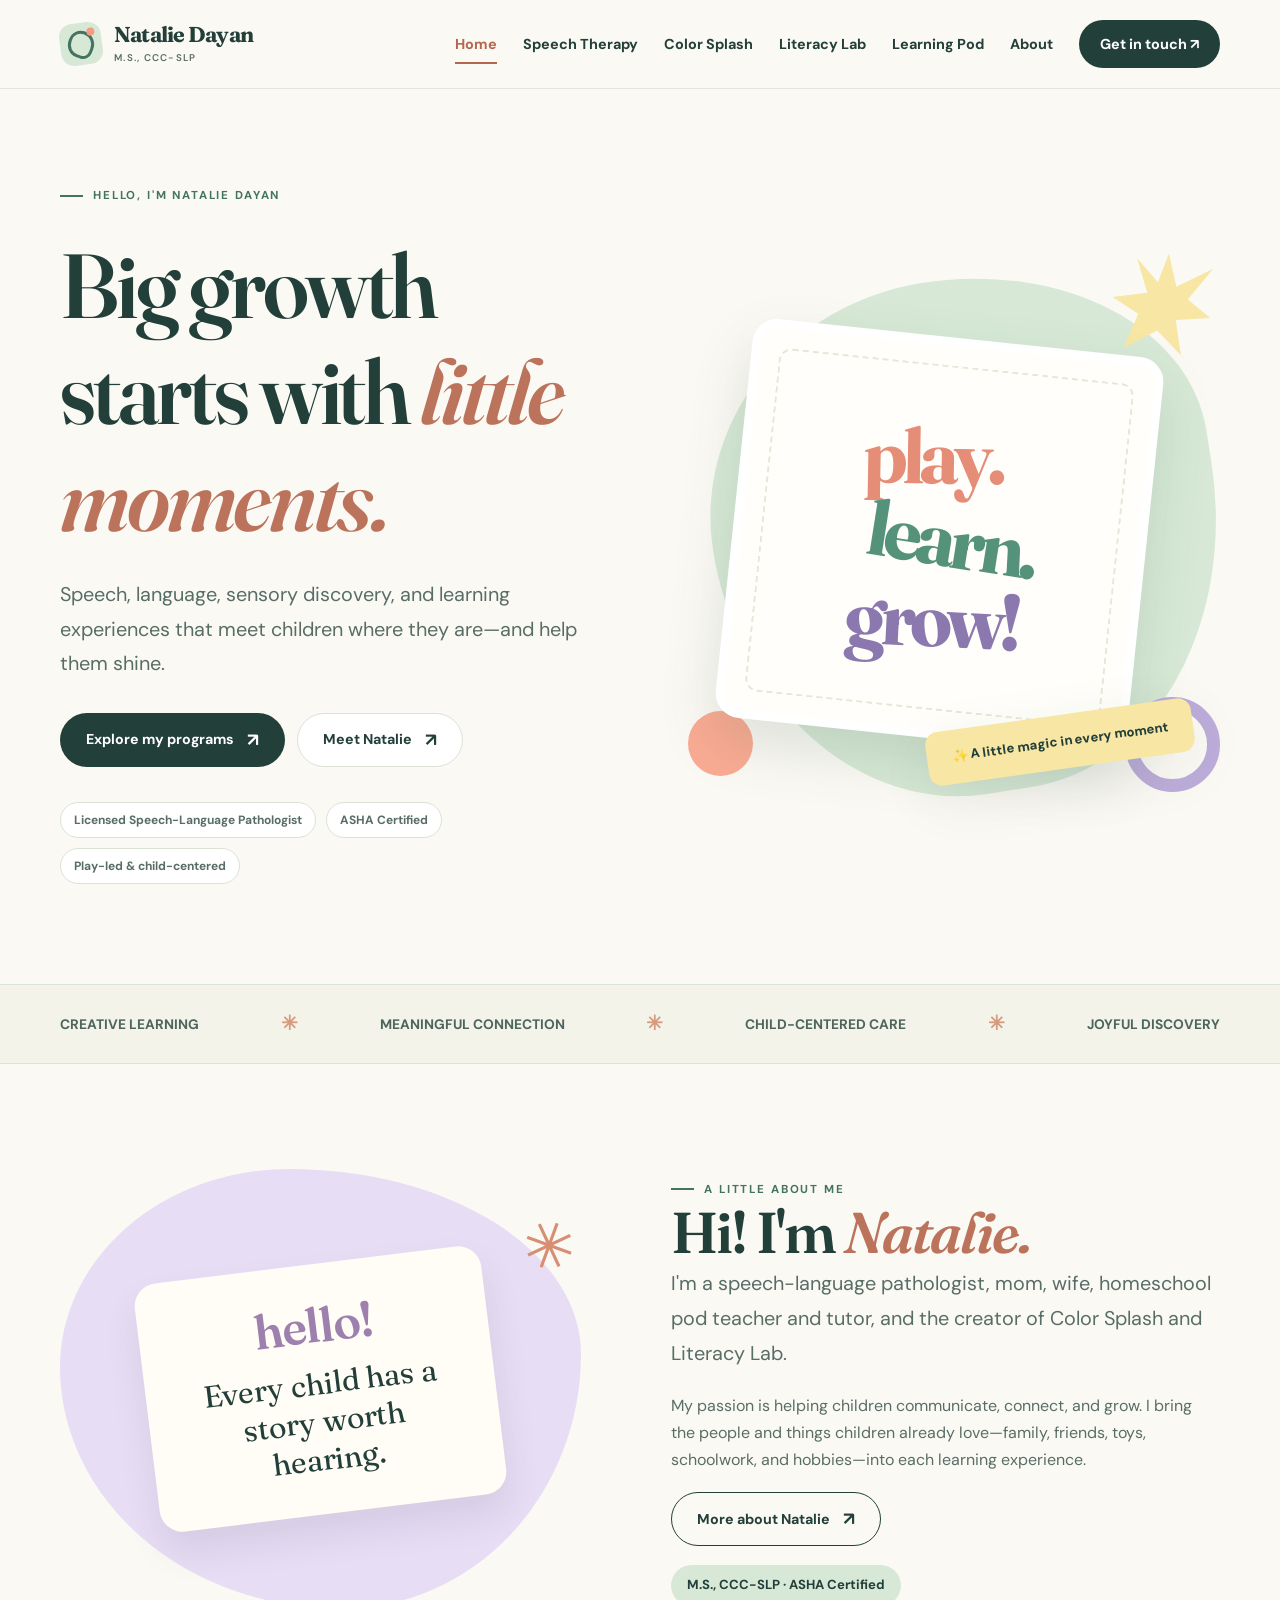
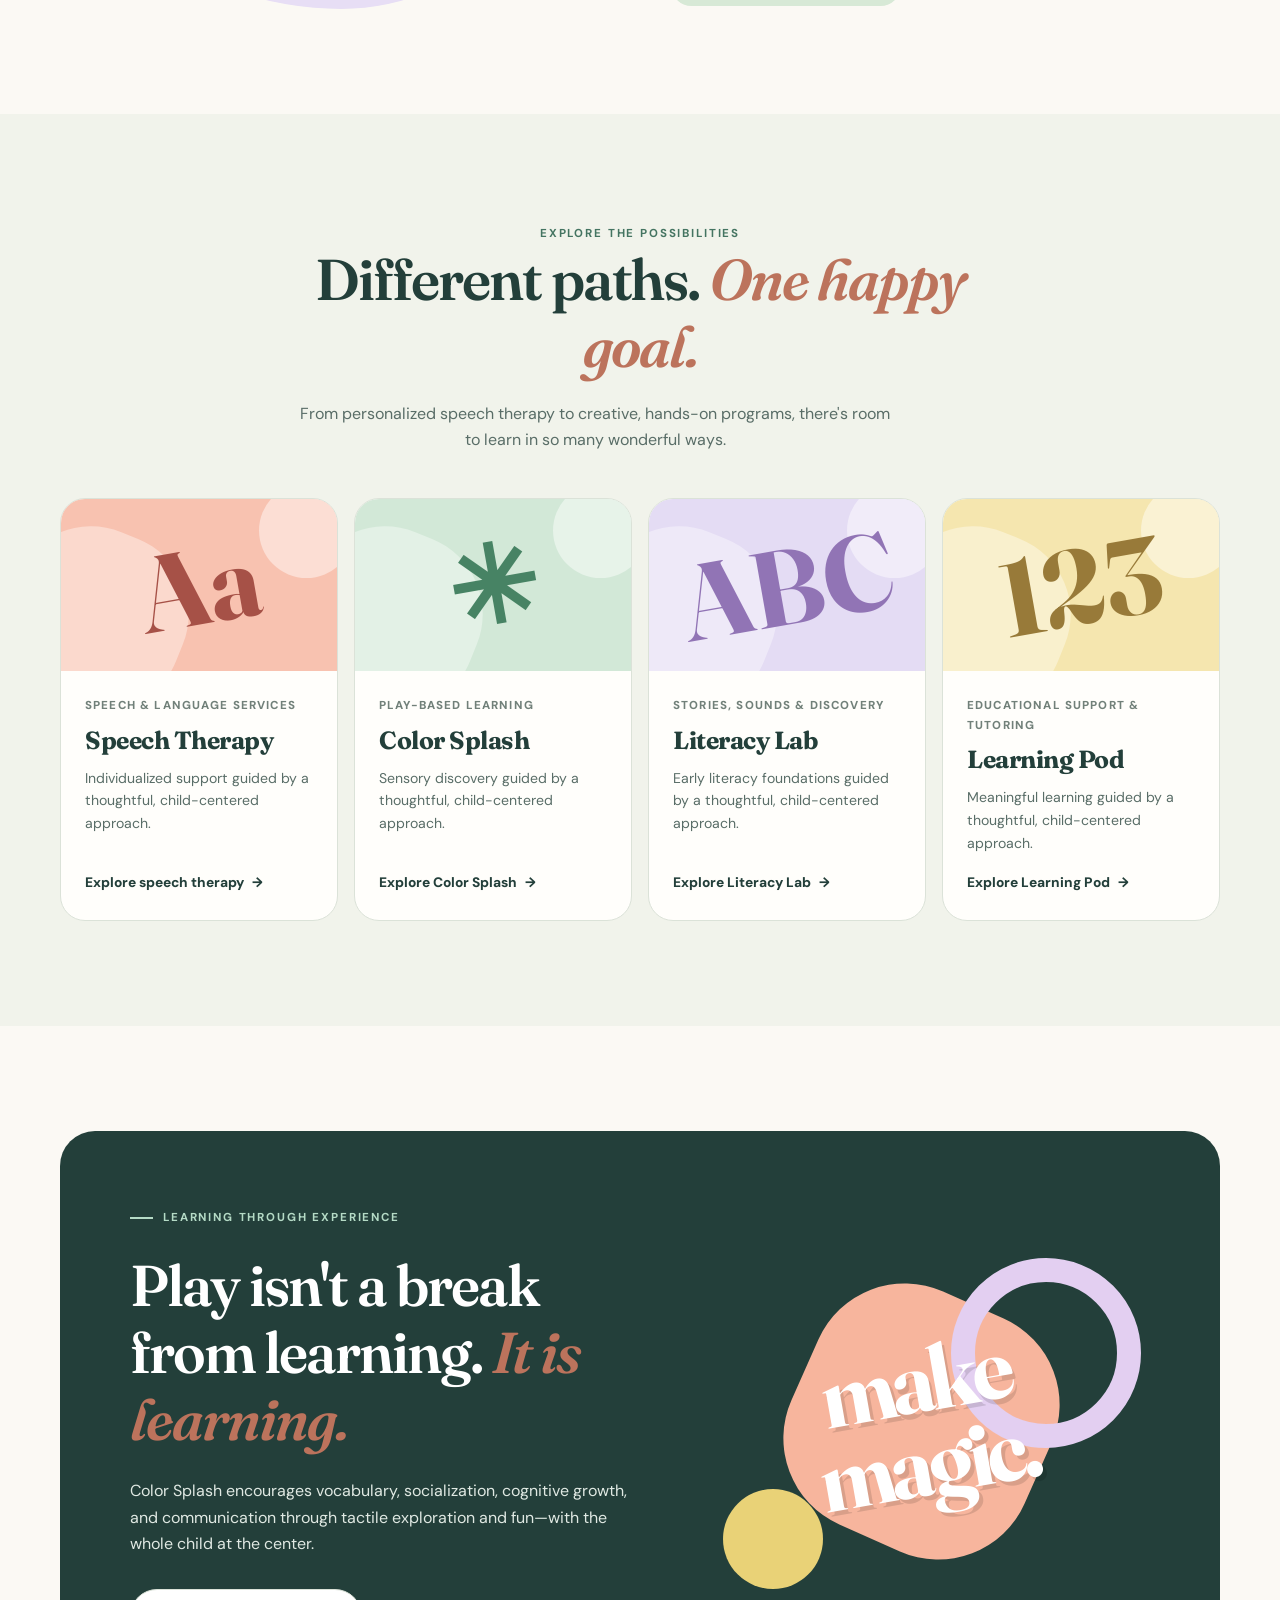
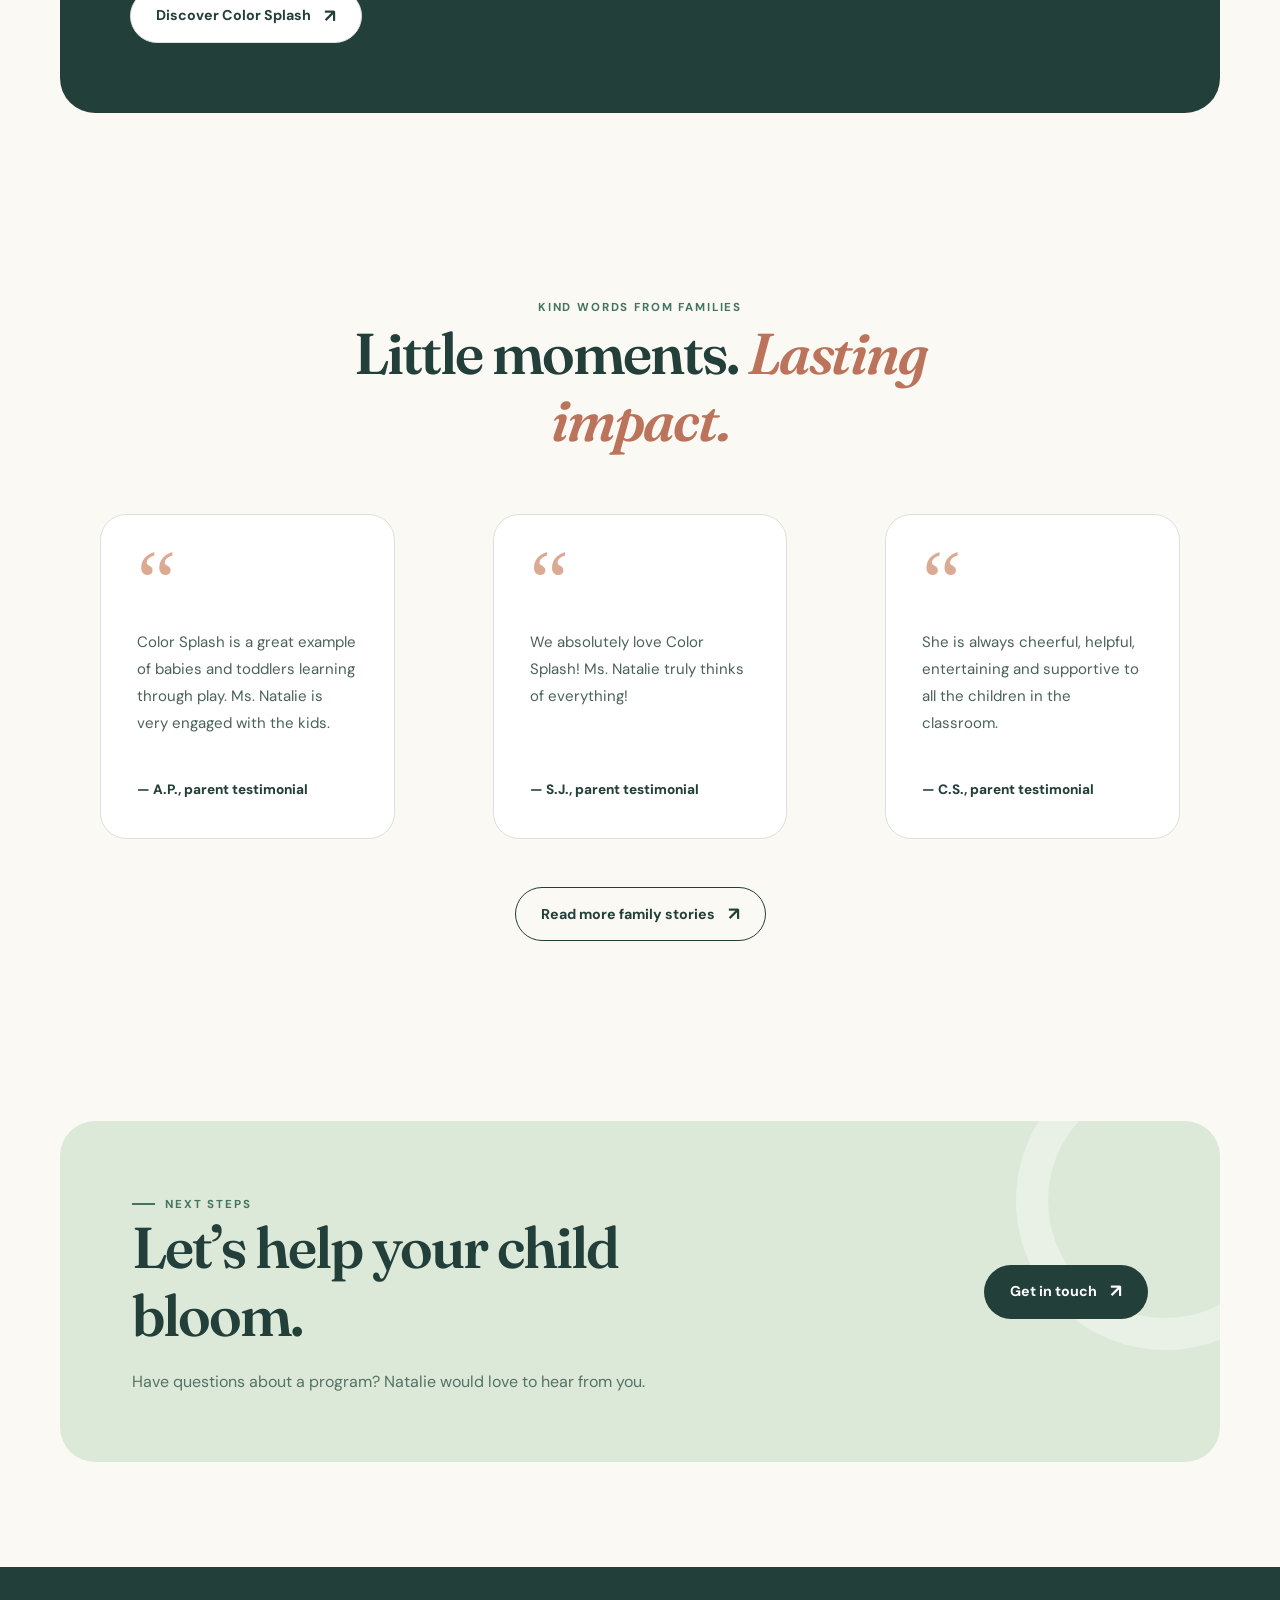
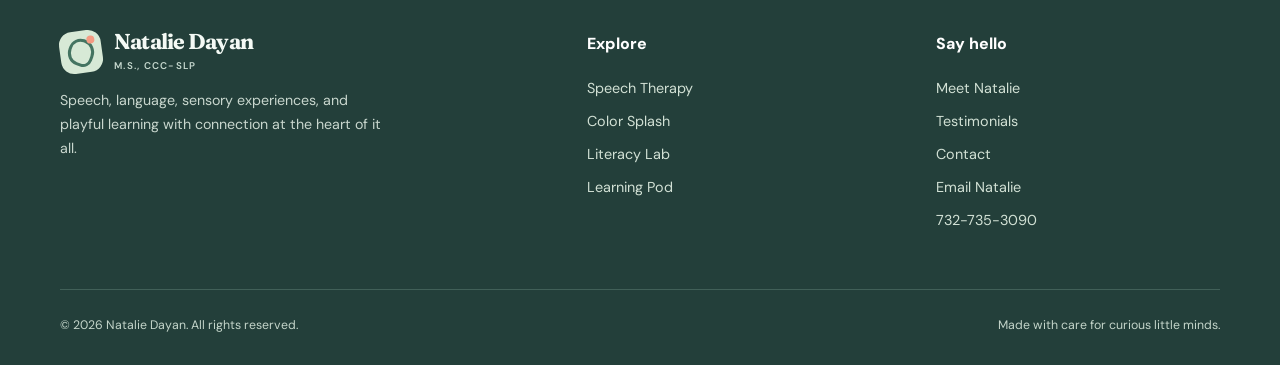
==== index.html @ f4bf57e4 "Build Natalie Dayan static site: index.html" ====
<!doctype html>
<html lang="en"><head><meta charset="utf-8"><meta name="viewport" content="width=device-width,initial-scale=1"><meta name="theme-color" content="#fbf9f4"><meta name="description" content="Meet Natalie Dayan, licensed and ASHA-certified speech-language pathologist and creator of Color Splash and Literacy Lab."><title>Playful learning. Meaningful growth. | Natalie Dayan, M.S., CCC-SLP</title><link rel="icon" type="image/svg+xml" href="favicon.svg"><link rel="preconnect" href="https://fonts.googleapis.com"><link rel="preconnect" href="https://fonts.gstatic.com" crossorigin><link rel="stylesheet" href="styles.css"><script src="main.js" defer></script></head><body><a class="skip" href="#content">Skip to content</a><header class="site-header"><div class="shell nav-row"><a class="brand" href="index.html" aria-label="Natalie Dayan home"><span class="brand-mark" aria-hidden="true"></span><span class="brand-name">Natalie Dayan<span class="brand-sub">M.S., CCC-SLP</span></span></a><button class="menu-toggle" type="button" aria-expanded="false" aria-controls="primary-nav" aria-label="Open navigation"><span></span></button><nav class="site-nav" id="primary-nav" aria-label="Primary navigation"><a href="index.html" aria-current="page">Home</a><a href="speech-therapy.html">Speech Therapy</a><a href="color-splash.html">Color Splash</a><a href="literacy-lab.html">Literacy Lab</a><a href="learning-pod.html">Learning Pod</a><a href="about.html">About</a><a class="nav-cta" href="contact.html">Get in touch ↗</a></nav></div></header><main id="content">
<section class="hero"><div class="shell hero-grid"><div><span class="eyebrow">Hello, I'm Natalie Dayan</span><h1>Big growth starts with <span class="highlight">little moments.</span></h1><p class="lead">Speech, language, sensory discovery, and learning experiences that meet children where they are—and help them shine.</p><div class="button-row"><a class="btn btn-primary" href="#programs">Explore my programs <span class="arrow" aria-hidden="true">↗</span></a><a class="btn btn-light" href="about.html">Meet Natalie <span class="arrow" aria-hidden="true">↗</span></a></div><div class="hero-facts"><span>Licensed Speech-Language Pathologist</span><span>ASHA Certified</span><span>Play-led & child-centered</span></div></div><div class="art-stage" aria-label="Play, learn, grow decorative illustration" role="img"><div class="art-bg"></div><div class="art-star"></div><div class="art-dot"></div><div class="art-ring"></div><div class="art-board"><span class="art-word">play.</span><span class="art-word">learn.</span><span class="art-word">grow!</span></div><div class="art-label">✨ A little magic in every moment</div></div></div></section>
<div class="ribbon"><div class="shell ribbon-inner"><span>CREATIVE LEARNING</span><b>✳</b><span>MEANINGFUL CONNECTION</span><b>✳</b><span>CHILD-CENTERED CARE</span><b>✳</b><span>JOYFUL DISCOVERY</span></div></div>
<section class="section"><div class="shell split"><div class="blob-panel reveal" aria-hidden="true"><div class="blob-burst">✳</div><div class="blob-inner"><div class="serif">hello!</div><p>Every child has a story worth hearing.</p></div></div><div class="reveal"><span class="eyebrow">A little about me</span><h2>Hi! I'm <span class="highlight">Natalie.</span></h2><p class="lead">I'm a speech-language pathologist, mom, wife, homeschool pod teacher and tutor, and the creator of Color Splash and Literacy Lab.</p><p>My passion is helping children communicate, connect, and grow. I bring the people and things children already love—family, friends, toys, schoolwork, and hobbies—into each learning experience.</p><a class="btn btn-outline" href="about.html">More about Natalie <span class="arrow" aria-hidden="true">↗</span></a><div><span class="pill-note">M.S., CCC-SLP · ASHA Certified</span></div></div></div></section>
<section class="section soft-area" id="programs"><div class="shell"><div class="section-heading center"><span class="eyebrow">Explore the possibilities</span><h2>Different paths. <span class="highlight">One happy goal.</span></h2><p>From personalized speech therapy to creative, hands-on programs, there's room to learn in so many wonderful ways.</p></div><div class="program-grid"><a class="program-card reveal" href="speech-therapy.html"><div class="program-art peach"><span class="art-icon" aria-hidden="true">Aa</span></div><div class="program-copy"><div class="meta">Speech & language services</div><h3>Speech Therapy</h3><p>Individualized support guided by a thoughtful, child-centered approach.</p><span class="card-link">Explore speech therapy <span aria-hidden="true">→</span></span></div></a><a class="program-card reveal" href="color-splash.html"><div class="program-art mint"><span class="art-icon" aria-hidden="true">✳</span></div><div class="program-copy"><div class="meta">Play-based learning</div><h3>Color Splash</h3><p>Sensory discovery guided by a thoughtful, child-centered approach.</p><span class="card-link">Explore Color Splash <span aria-hidden="true">→</span></span></div></a><a class="program-card reveal" href="literacy-lab.html"><div class="program-art lilac"><span class="art-icon" aria-hidden="true">ABC</span></div><div class="program-copy"><div class="meta">Stories, sounds & discovery</div><h3>Literacy Lab</h3><p>Early literacy foundations guided by a thoughtful, child-centered approach.</p><span class="card-link">Explore Literacy Lab <span aria-hidden="true">→</span></span></div></a><a class="program-card reveal" href="learning-pod.html"><div class="program-art yellow"><span class="art-icon" aria-hidden="true">123</span></div><div class="program-copy"><div class="meta">Educational support & tutoring</div><h3>Learning Pod</h3><p>Meaningful learning guided by a thoughtful, child-centered approach.</p><span class="card-link">Explore Learning Pod <span aria-hidden="true">→</span></span></div></a></div></div></section>
<section class="section"><div class="shell"><div class="feature reveal"><div><span class="eyebrow">Learning through experience</span><h2>Play isn't a break from learning. <span class="highlight">It is learning.</span></h2><p>Color Splash encourages vocabulary, socialization, cognitive growth, and communication through tactile exploration and fun—with the whole child at the center.</p><a class="btn btn-light" href="color-splash.html">Discover Color Splash <span class="arrow" aria-hidden="true">↗</span></a></div><div class="feature-art" aria-hidden="true"><div class="shape-one"></div><div class="shape-two"></div><div class="shape-three"></div><strong>make<br>magic.</strong></div></div></div></section>
<section class="section-sm"><div class="shell"><div class="section-heading center"><span class="eyebrow">Kind words from families</span><h2>Little moments. <span class="highlight">Lasting impact.</span></h2></div><div class="testimonials-grid"><blockquote class="quote reveal"><p>Color Splash is a great example of babies and toddlers learning through play. Ms. Natalie is very engaged with the kids.</p><footer>— A.P., parent testimonial</footer></blockquote><blockquote class="quote reveal"><p>We absolutely love Color Splash! Ms. Natalie truly thinks of everything!</p><footer>— S.J., parent testimonial</footer></blockquote><blockquote class="quote reveal"><p>She is always cheerful, helpful, entertaining and supportive to all the children in the classroom.</p><footer>— C.S., parent testimonial</footer></blockquote></div><div style="text-align:center;margin-top:32px"><a class="btn btn-outline" href="testimonials.html">Read more family stories <span class="arrow" aria-hidden="true">↗</span></a></div></div></section><section class="section"><div class="shell"><div class="cta-panel reveal"><div><span class="eyebrow">Next steps</span><h2>Let’s help your child bloom.</h2><p>Have questions about a program? Natalie would love to hear from you.</p></div><a class="btn btn-primary" href="contact.html">Get in touch <span class="arrow" aria-hidden="true">↗</span></a></div></div></section></main><footer class="site-footer"><div class="shell"><div class="footer-top"><div><a class="brand" href="index.html"><span class="brand-mark" aria-hidden="true"></span><span class="brand-name">Natalie Dayan<span class="brand-sub">M.S., CCC-SLP</span></span></a><p>Speech, language, sensory experiences, and playful learning with connection at the heart of it all.</p></div><div><div class="footer-title">Explore</div><nav class="footer-links" aria-label="Footer programs"><a href="speech-therapy.html">Speech Therapy</a><a href="color-splash.html">Color Splash</a><a href="literacy-lab.html">Literacy Lab</a><a href="learning-pod.html">Learning Pod</a></nav></div><div><div class="footer-title">Say hello</div><nav class="footer-links" aria-label="Footer information"><a href="about.html">Meet Natalie</a><a href="testimonials.html">Testimonials</a><a href="contact.html">Contact</a><a href="mailto:colorsplashslp@gmail.com">Email Natalie</a><a href="tel:+17327353090">732-735-3090</a></nav></div></div><div class="footer-bottom"><span>© <span data-year>2026</span> Natalie Dayan. All rights reserved.</span><span>Made with care for curious little minds.</span></div></div></footer></body></html>
---- styles.css ----
@import url('https://fonts.googleapis.com/css2?family=DM+Sans:wght@400;500;600;700&family=Fraunces:opsz,wght,SOFT,WONK@9..144,500,25,1;9..144,600,25,1;9..144,700,25,1&display=swap');
:root{--ink:#233f3a;--muted:#596d67;--cream:#fbf9f4;--paper:#fffefb;--sage:#d7e9d6;--sage-deep:#447461;--coral:#faab93;--lavender:#e7def5;--butter:#f8e6a4;--blue:#cfe5eb;--border:#dbe2d8;--radius:28px;--shadow:0 16px 55px rgba(39,64,55,.08)}
*{box-sizing:border-box}html{scroll-behavior:smooth;scroll-padding-top:105px}body{margin:0;background:var(--cream);font-family:'DM Sans',Arial,sans-serif;color:var(--ink);font-size:16px;line-height:1.68;-webkit-font-smoothing:antialiased}a{color:inherit;text-decoration:none}button{font:inherit}p{margin:0 0 1.15em}h1,h2,h3,h4{margin:0;line-height:1.17}h1,h2,.serif{font-family:'Fraunces',Georgia,serif;font-weight:600;letter-spacing:-.035em}h1{font-size:clamp(3.5rem,7.1vw,6.6rem)}h2{font-size:clamp(2.45rem,4.5vw,4.15rem)}h3{font-size:1.3rem}img,svg{max-width:100%}::selection{background:#f7d0bf;color:var(--ink)}:focus-visible{outline:3px solid #c4765f;outline-offset:4px}.shell{width:min(1160px,calc(100% - 64px));margin-inline:auto}.skip{position:absolute;left:15px;top:-75px;padding:10px 18px;background:white;z-index:200}.skip:focus{top:15px}.site-header{position:sticky;z-index:100;top:0;background:rgba(251,249,244,.95);border-bottom:1px solid rgba(51,76,64,.11);backdrop-filter:blur(16px)}.nav-row{height:88px;display:flex;align-items:center;justify-content:space-between;gap:24px}.brand{display:flex;align-items:center;gap:12px;flex-shrink:0}.brand-mark{height:42px;width:42px;border-radius:13px;background:var(--sage);display:grid;place-items:center;position:relative;transform:rotate(-8deg)}.brand-mark:before{content:'';width:20px;height:21px;border:3px solid var(--sage-deep);border-radius:45% 50% 35% 48%;transform:rotate(28deg)}.brand-mark:after{content:'';position:absolute;height:8px;width:8px;background:#f49b83;border-radius:50%;right:6px;top:6px}.brand-name{font-family:'Fraunces',Georgia,serif;letter-spacing:-.035em;font-weight:700;font-size:1.35rem;line-height:1.05}.brand-sub{display:block;color:var(--muted);font:600 .61rem 'DM Sans',sans-serif;letter-spacing:.13em;text-transform:uppercase;margin-top:5px}.site-nav{display:flex;align-items:center;gap:26px}.site-nav a{font-size:.9rem;font-weight:700;position:relative;transition:color .2s}.site-nav a:not(.nav-cta):hover,.site-nav a[aria-current=page]{color:#b5664e}.site-nav a[aria-current=page]:not(.nav-cta):after{content:'';position:absolute;width:100%;height:2px;background:#b5664e;bottom:-8px;left:0}.site-nav .nav-cta{background:var(--ink);color:white;padding:12px 21px;border-radius:40px}.site-nav .nav-cta:hover{background:#375c50}.menu-toggle{display:none;background:none;border:1px solid var(--border);border-radius:12px;width:45px;height:44px;align-items:center;justify-content:center;cursor:pointer}.menu-toggle span,.menu-toggle span:before,.menu-toggle span:after{width:18px;height:2px;background:var(--ink);display:block;position:relative;transition:transform .2s}.menu-toggle span:before,.menu-toggle span:after{content:'';position:absolute;left:0}.menu-toggle span:before{top:-6px}.menu-toggle span:after{top:6px}
main{overflow:hidden}.eyebrow{font-weight:700;color:var(--sage-deep);letter-spacing:.16em;text-transform:uppercase;font-size:.72rem;display:inline-flex;align-items:center;gap:10px}.eyebrow:before{content:'';display:inline-block;width:23px;height:2px;background:currentColor}.highlight{color:#bc735c;font-style:italic}.lead{font-size:clamp(1.08rem,1.55vw,1.24rem);color:var(--muted);line-height:1.75}.section{padding:105px 0}.section-sm{padding:75px 0}.section-heading{max-width:680px;margin-bottom:44px}.section-heading p{color:var(--muted);margin-top:20px;max-width:590px}.section-heading.center{text-align:center;margin-inline:auto}.section-heading.center .eyebrow:before{display:none}.button-row{display:flex;align-items:center;flex-wrap:wrap;gap:12px}.btn{display:inline-flex;align-items:center;justify-content:center;gap:13px;min-height:54px;padding:14px 25px;border-radius:100px;font-size:.89rem;line-height:1.2;font-weight:700;transition:background .22s,transform .22s,box-shadow .22s;border:1px solid transparent}.btn:hover{transform:translateY(-3px);box-shadow:0 12px 28px rgba(38,69,55,.12)}.btn-primary{background:var(--ink);color:white}.btn-primary:hover{background:#416758}.btn-light{background:white;color:var(--ink);border-color:var(--border)}.btn-outline{border-color:var(--ink);color:var(--ink);background:transparent}.arrow{font-size:1.14rem;line-height:1}.btn-small{min-height:44px;padding:11px 18px}.text-link{font-weight:700;border-bottom:2px solid #d4927a;padding-bottom:4px;display:inline-block}.text-link:hover{color:#b66d54}
.hero{padding:90px 0 100px}.hero-grid{display:grid;grid-template-columns:1fr .97fr;align-items:center;gap:60px}.hero h1{max-width:640px;margin:26px 0 26px}.hero .lead{max-width:525px;margin-bottom:32px}.hero-facts{display:flex;flex-wrap:wrap;gap:10px;margin-top:35px}.hero-facts span{background:white;border:1px solid var(--border);border-radius:40px;padding:7px 13px;color:var(--muted);font-size:.75rem;font-weight:700}.art-stage{height:560px;position:relative;isolation:isolate}.art-bg{position:absolute;inset:27px 0 18px 36px;background:var(--sage);border-radius:49% 51% 45% 46% / 45% 37% 57% 55%;transform:rotate(-9deg)}.art-board{position:absolute;inset:85px 74px 74px 55px;background:#fffefa;border:8px solid white;box-shadow:0 25px 55px rgba(52,86,66,.15);border-radius:25px;transform:rotate(6deg);display:flex;align-items:center;justify-content:center;flex-direction:column;gap:7px}.art-board:before{content:'';position:absolute;inset:20px;border:2px dashed #e9e6d9;border-radius:13px}.art-word{font-family:'Fraunces',Georgia,serif;font-size:clamp(3.3rem,6vw,5.3rem);letter-spacing:-.07em;font-weight:700;line-height:.98;position:relative;z-index:1}.art-word:nth-child(1){color:#e58d76;transform:rotate(-5deg) translateX(-15px)}.art-word:nth-child(2){color:#55927b;transform:rotate(3deg) translateX(12px)}.art-word:nth-child(3){color:#8b78ae;transform:rotate(-3deg)}.art-star{position:absolute;width:100px;height:100px;background:var(--butter);clip-path:polygon(50% 0,62% 32%,96% 9%,75% 43%,100% 58%,66% 65%,76% 99%,49% 78%,18% 100%,28% 64%,0 51%,34% 42%,19% 9%,43% 30%);right:8px;top:1px;transform:rotate(8deg)}.art-dot{position:absolute;width:65px;height:65px;border-radius:50%;background:var(--coral);left:10px;bottom:36px}.art-ring{position:absolute;width:95px;height:95px;border:13px solid #bdadda;border-radius:50%;right:0;bottom:20px}.art-label{position:absolute;bottom:43px;right:26px;background:var(--butter);padding:16px 25px;border-radius:13px;transform:rotate(-8deg);font-size:.82rem;font-weight:800;box-shadow:var(--shadow)}.art-squiggle{position:absolute;width:120px;left:-15px;top:70px;transform:rotate(-14deg)}
.ribbon{border-top:1px solid var(--border);border-bottom:1px solid var(--border);background:#f4f3ea}.ribbon-inner{display:flex;justify-content:space-between;align-items:center;gap:20px;padding:22px 0}.ribbon span{font-size:.86rem;font-weight:700;color:#4d655d}.ribbon b{color:#d69b7d;font-size:1.25rem}
.split{display:grid;grid-template-columns:.95fr 1fr;gap:90px;align-items:center}.split p{color:var(--muted)}.blob-panel{min-height:440px;background:var(--lavender);border-radius:44% 56% 46% 54% / 45% 42% 58% 55%;display:flex;align-items:center;justify-content:center;position:relative}.blob-inner{width:67%;min-height:250px;background:#fffdf6;border-radius:23px;transform:rotate(-7deg);box-shadow:0 20px 35px rgba(63,52,92,.1);padding:34px;text-align:center;display:flex;align-items:center;flex-direction:column;justify-content:center}.blob-inner .serif{font-size:3rem;color:#9e80ae;line-height:1}.blob-inner p{font-family:'Fraunces',Georgia,serif;font-size:1.9rem;color:var(--ink);margin:15px 0 0;line-height:1.25}.blob-burst{position:absolute;top:25px;right:5px;font-size:4rem;transform:rotate(20deg);color:#d78e73}.pill-note{display:inline-flex;background:var(--sage);border-radius:50px;padding:9px 16px;margin-top:19px;font-size:.82rem;color:var(--ink);font-weight:700}
.program-grid{display:grid;grid-template-columns:repeat(4,1fr);gap:16px}.program-card{background:var(--paper);border:1px solid var(--border);border-radius:25px;overflow:hidden;transition:transform .23s,box-shadow .23s;display:flex;flex-direction:column;min-height:405px}.program-card:hover{transform:translateY(-7px);box-shadow:var(--shadow)}.program-art{height:172px;display:grid;place-items:center;overflow:hidden;position:relative}.program-art:before{content:'';position:absolute;width:180px;height:180px;border-radius:45%;transform:rotate(22deg);background:rgba(255,255,255,.37);left:-55px;top:30px}.program-art:after{content:'';position:absolute;width:95px;height:95px;border-radius:50%;background:rgba(255,255,255,.45);right:-17px;top:-16px}.program-art .art-icon{z-index:1;font-family:'Fraunces',Georgia,serif;font-size:6.7rem;font-weight:700;line-height:1;transform:rotate(-10deg)}.program-art.peach{background:#f8c2b0;color:#a65147}.program-art.mint{background:#d2e8d7;color:#478364}.program-art.lilac{background:#e4dcf4;color:#9174b5}.program-art.yellow{background:#f5e6af;color:#987a39}.program-copy{padding:25px 24px 26px;flex:1;display:flex;flex-direction:column}.program-copy .meta{color:#718079;font-size:.72rem;font-weight:800;letter-spacing:.1em;text-transform:uppercase;margin-bottom:10px}.program-copy h3{font-family:'Fraunces',Georgia,serif;font-size:1.55rem;letter-spacing:-.02em;margin-bottom:12px}.program-copy p{font-size:.88rem;color:var(--muted);line-height:1.62}.program-copy .card-link{margin-top:auto;font-size:.86rem;font-weight:800;display:flex;align-items:center;gap:8px}.card-link span{transition:transform .2s}.program-card:hover .card-link span{transform:translateX(5px)}
.feature{background:var(--ink);border-radius:35px;padding:70px;display:grid;grid-template-columns:1fr .9fr;gap:55px;align-items:center;color:#fff}.feature .eyebrow{color:#b5dbc6}.feature h2{margin:24px 0}.feature p{color:#e0e9e3}.feature .btn{margin-top:12px}.feature-art{min-height:360px;position:relative;display:flex;align-items:center;justify-content:center}.feature-art .shape-one{position:absolute;width:255px;height:255px;border-radius:37%;transform:rotate(24deg);background:#f7b59d}.feature-art .shape-two{position:absolute;width:190px;height:190px;border:24px solid #e3cff1;border-radius:50%;right:9px;top:16px}.feature-art .shape-three{position:absolute;width:100px;height:100px;background:#e9d277;border-radius:50%;left:30px;bottom:13px}.feature-art strong{font-family:'Fraunces',Georgia,serif;font-size:clamp(4rem,7vw,6.5rem);line-height:.93;text-align:center;letter-spacing:-.06em;position:relative;transform:rotate(-10deg);text-shadow:3px 5px 0 rgba(0,0,0,.12)}
.testimonials-grid{display:grid;grid-template-columns:repeat(3,1fr);gap:18px}.quote{background:white;border:1px solid var(--border);padding:36px;border-radius:26px;display:flex;flex-direction:column;min-height:325px}.quote:before{content:'“';font-family:Georgia,serif;font-size:5.5rem;line-height:.7;color:#dbaa93}.quote p{color:#4b6259;line-height:1.8;font-size:.94rem;margin:16px 0 26px}.quote footer{margin-top:auto;font-size:.85rem;font-weight:800}.cta-panel{border-radius:35px;background:#dce9d9;padding:66px 72px;display:flex;align-items:center;justify-content:space-between;gap:36px;position:relative;overflow:hidden}.cta-panel:after{content:'';border:32px solid rgba(255,255,255,.35);height:235px;width:235px;border-radius:50%;position:absolute;right:-95px;top:-70px;pointer-events:none}.cta-panel h2{max-width:660px}.cta-panel p{color:#557265;margin:20px 0 0;max-width:580px}.cta-panel .btn{white-space:nowrap;z-index:1}
.page-hero{padding:90px 0 84px}.page-hero-grid{display:grid;grid-template-columns:1fr .78fr;gap:75px;align-items:center}.page-hero h1{font-size:clamp(3.6rem,6.4vw,5.9rem);margin:24px 0}.page-hero .lead{max-width:650px}.page-art{min-height:390px;border-radius:39% 61% 48% 52% / 48% 43% 57% 52%;position:relative;display:flex;justify-content:center;align-items:center}.page-art .central{font:700 clamp(5rem,10vw,9rem)/1 'Fraunces',serif;position:relative;transform:rotate(-12deg);text-shadow:5px 6px 0 rgba(255,255,255,.5)}.page-art .orb{position:absolute;border:14px solid rgba(255,255,255,.65);border-radius:50%;width:120px;height:120px;top:16px;right:-10px}.page-art .mini{position:absolute;background:#fffefa;border:1px solid rgba(0,0,0,.07);border-radius:13px;padding:8px 16px;font-weight:800;font-size:.75rem;bottom:15px;left:25px;transform:rotate(-8deg)}.page-art.peach{background:var(--coral);color:#ad5d53}.page-art.lilac{background:var(--lavender);color:#9073b2}.page-art.mint{background:var(--sage);color:#569679}.page-art.yellow{background:var(--butter);color:#b19050}.page-art.blue{background:var(--blue);color:#628d9d}.page-art.about-art{background:var(--lavender);color:#9378ad}
.prose-grid{display:grid;grid-template-columns:.68fr 1fr;gap:95px}.prose-grid h2{font-size:clamp(2.5rem,4vw,3.6rem)}.prose-grid p{color:var(--muted)}.info-grid{display:grid;grid-template-columns:repeat(3,1fr);gap:18px}.info-card{border:1px solid var(--border);background:white;padding:32px;border-radius:24px}.info-card .num{display:inline-grid;place-items:center;background:#edf1e8;width:42px;height:42px;border-radius:50%;font-size:.9rem;font-weight:800;color:#517968;margin-bottom:22px}.info-card h3{font-family:'Fraunces',Georgia,serif;font-size:1.5rem;margin-bottom:13px}.info-card p{font-size:.94rem;color:var(--muted);margin:0}.soft-area{background:#f1f3eb}.soft-area.lilac{background:#f3f0f7}.soft-area.peach{background:#fcf0e9}.long-quote{background:white;border-left:4px solid #e1ac92;border-radius:0 18px 18px 0;padding:26px 32px;font-family:'Fraunces',Georgia,serif;font-size:1.4rem;line-height:1.55}.bullet-pills{display:flex;gap:10px;flex-wrap:wrap;margin-top:23px}.bullet-pills span{border:1px solid var(--border);background:white;padding:9px 15px;border-radius:40px;color:#60746a;font-weight:700;font-size:.86rem}.detail-list{margin:16px 0 0;padding-left:19px;color:var(--muted)}.detail-list li{margin-bottom:13px}.stack{display:grid;gap:16px}.mini-stats{display:flex;flex-wrap:wrap;gap:14px}.mini-stats span{border:1px solid var(--border);padding:17px 21px;background:white;border-radius:16px;font-weight:700}
.contact-grid{display:grid;grid-template-columns:repeat(2,1fr);gap:18px}.contact-option{background:white;padding:30px;border:1px solid var(--border);border-radius:26px;transition:transform .2s,box-shadow .2s}.contact-option:hover{transform:translateY(-4px);box-shadow:var(--shadow)}.contact-option .small-icon{font-size:2.6rem;display:block;margin-bottom:17px}.contact-option h3{font-family:'Fraunces',Georgia,serif;font-size:1.65rem}.contact-option p{color:var(--muted);margin:12px 0 24px}.contact-option .text-link{font-size:.86rem}.contact-details{border-radius:25px;background:var(--sage);padding:37px;display:grid;gap:14px}.contact-details a{text-decoration:underline;text-underline-offset:4px}.note{font-size:.84rem;color:var(--muted)}.full-quotes{display:grid;grid-template-columns:repeat(2,1fr);gap:18px}.full-quotes .quote{min-height:unset}
.site-footer{background:#233f3a;color:#f4faf5;padding:64px 0 30px}.footer-top{display:grid;grid-template-columns:1.3fr .8fr .8fr;gap:65px;padding-bottom:56px}.site-footer .brand{margin-bottom:16px}.site-footer .brand-sub{color:#c7d9cf}.site-footer p{color:#c9d7ce;max-width:335px;font-size:.89rem}.footer-title{font-weight:800;margin-bottom:18px;color:white}.footer-links{display:grid;gap:9px}.footer-links a{color:#d2e1d5;font-size:.9rem}.footer-links a:hover{text-decoration:underline}.footer-bottom{border-top:1px solid #416058;padding-top:25px;display:flex;justify-content:space-between;gap:20px;font-size:.77rem;color:#c4d5ca}.footer-bottom a{text-decoration:underline}.reveal{opacity:0;transform:translateY(17px);transition:opacity .65s ease,transform .65s ease}.reveal.is-visible{opacity:1;transform:none}
@media(max-width:1080px){.site-nav{gap:16px}.site-nav a{font-size:.82rem}.hero-grid{gap:27px}.program-grid{grid-template-columns:repeat(2,1fr)}.program-card{min-height:365px}.feature{padding:50px}.footer-top{gap:30px}}
@media(max-width:760px){.shell{width:min(100% - 36px,560px)}.nav-row{height:76px}.menu-toggle{display:flex}.site-nav{display:none;position:absolute;left:0;right:0;top:75px;background:var(--cream);padding:23px max(18px,calc((100vw - 560px)/2));box-shadow:0 16px 35px rgba(0,0,0,.08);border-bottom:1px solid var(--border);flex-direction:column;align-items:stretch;gap:0}.site-nav.open{display:flex}.site-nav a{font-size:1rem;padding:13px 7px}.site-nav a[aria-current=page]:not(.nav-cta):after{display:none}.site-nav .nav-cta{text-align:center;margin-top:12px;padding:13px 15px}.hero{padding:56px 0 65px}.hero-grid,.page-hero-grid,.split,.prose-grid{grid-template-columns:1fr;gap:36px}.hero h1{font-size:clamp(3.25rem,12vw,4.8rem)}.art-stage{height:400px;max-width:440px;width:100%;margin:auto}.art-board{inset:50px 50px 54px 48px}.art-word{font-size:4rem}.art-star{width:68px;height:68px}.art-label{right:12px;bottom:22px}.art-dot{width:45px;height:45px}.art-ring{width:66px;height:66px;border-width:10px}.ribbon-inner{flex-wrap:wrap;justify-content:center;gap:6px 15px;text-align:center}.ribbon b{display:none}.ribbon span{font-size:.73rem}.section{padding:72px 0}.section-sm{padding:53px 0}.section-heading{margin-bottom:33px}.blob-panel{min-height:360px;max-width:460px;width:100%;margin:auto}.feature{grid-template-columns:1fr;padding:36px 27px;gap:17px;border-radius:25px}.feature-art{min-height:265px}.feature-art strong{font-size:5.7rem}.testimonials-grid,.info-grid,.contact-grid,.full-quotes{grid-template-columns:1fr}.quote{min-height:unset}.cta-panel{padding:42px 27px;display:block;border-radius:27px}.cta-panel .btn{margin-top:25px}.page-hero{padding:59px 0 52px}.page-hero h1{font-size:clamp(3.1rem,11vw,5rem)}.page-art{min-height:310px;max-width:440px;width:100%;margin:auto}.footer-top{grid-template-columns:1fr 1fr;gap:35px}.footer-top>div:first-child{grid-column:1 / -1}.footer-bottom{flex-direction:column;gap:8px}.prose-grid{gap:20px}}
@media(max-width:470px){.program-grid{grid-template-columns:1fr}.program-card{min-height:unset}.program-art{height:155px}.hero-facts{gap:7px}.hero-facts span{font-size:.69rem}.art-stage{height:340px}.art-word{font-size:3.4rem}.art-board{inset:44px 39px 47px 43px}.blob-inner{width:77%}.footer-top{grid-template-columns:1fr}.footer-top>div:first-child{grid-column:auto}.brand-name{font-size:1.19rem}.brand-mark{width:37px;height:37px}.contact-option{padding:25px}}
@media(prefers-reduced-motion:reduce){*,*:before,*:after{scroll-behavior:auto!important;animation:none!important;transition:none!important}.reveal{opacity:1;transform:none}}
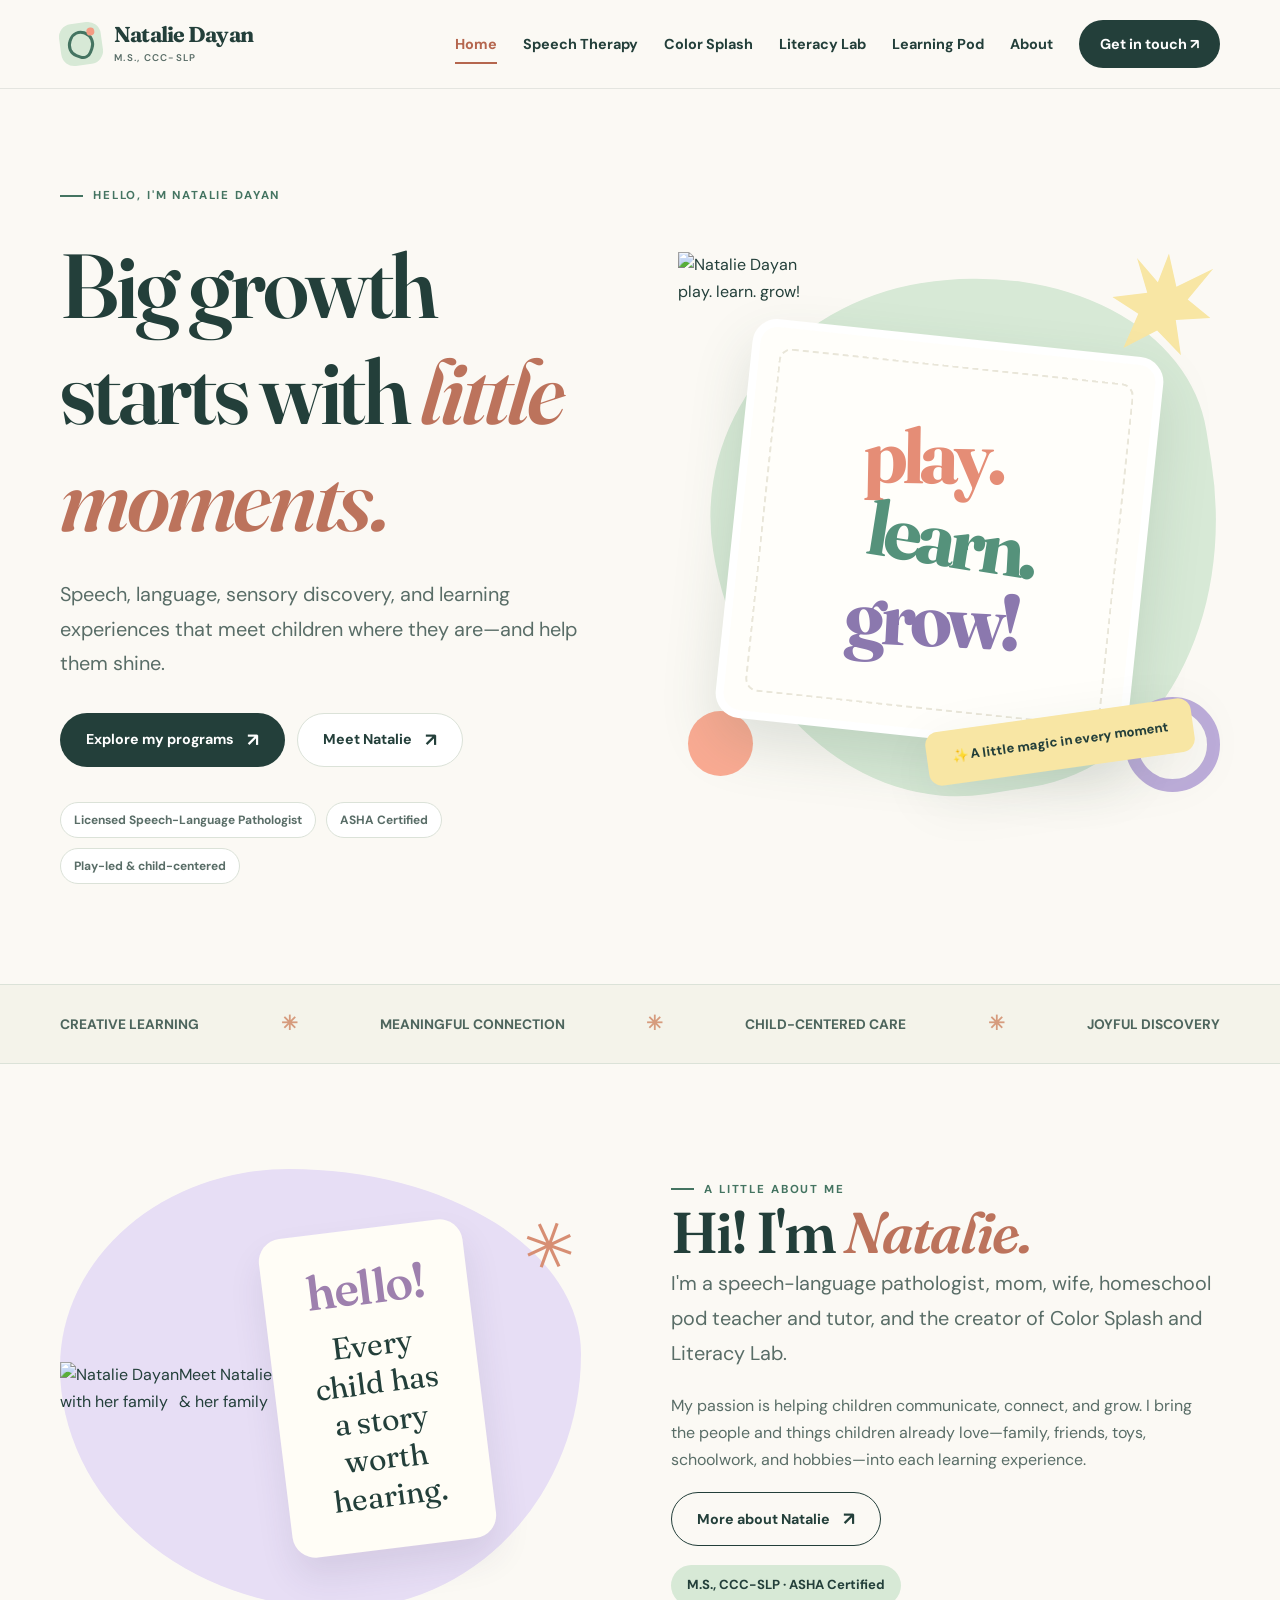
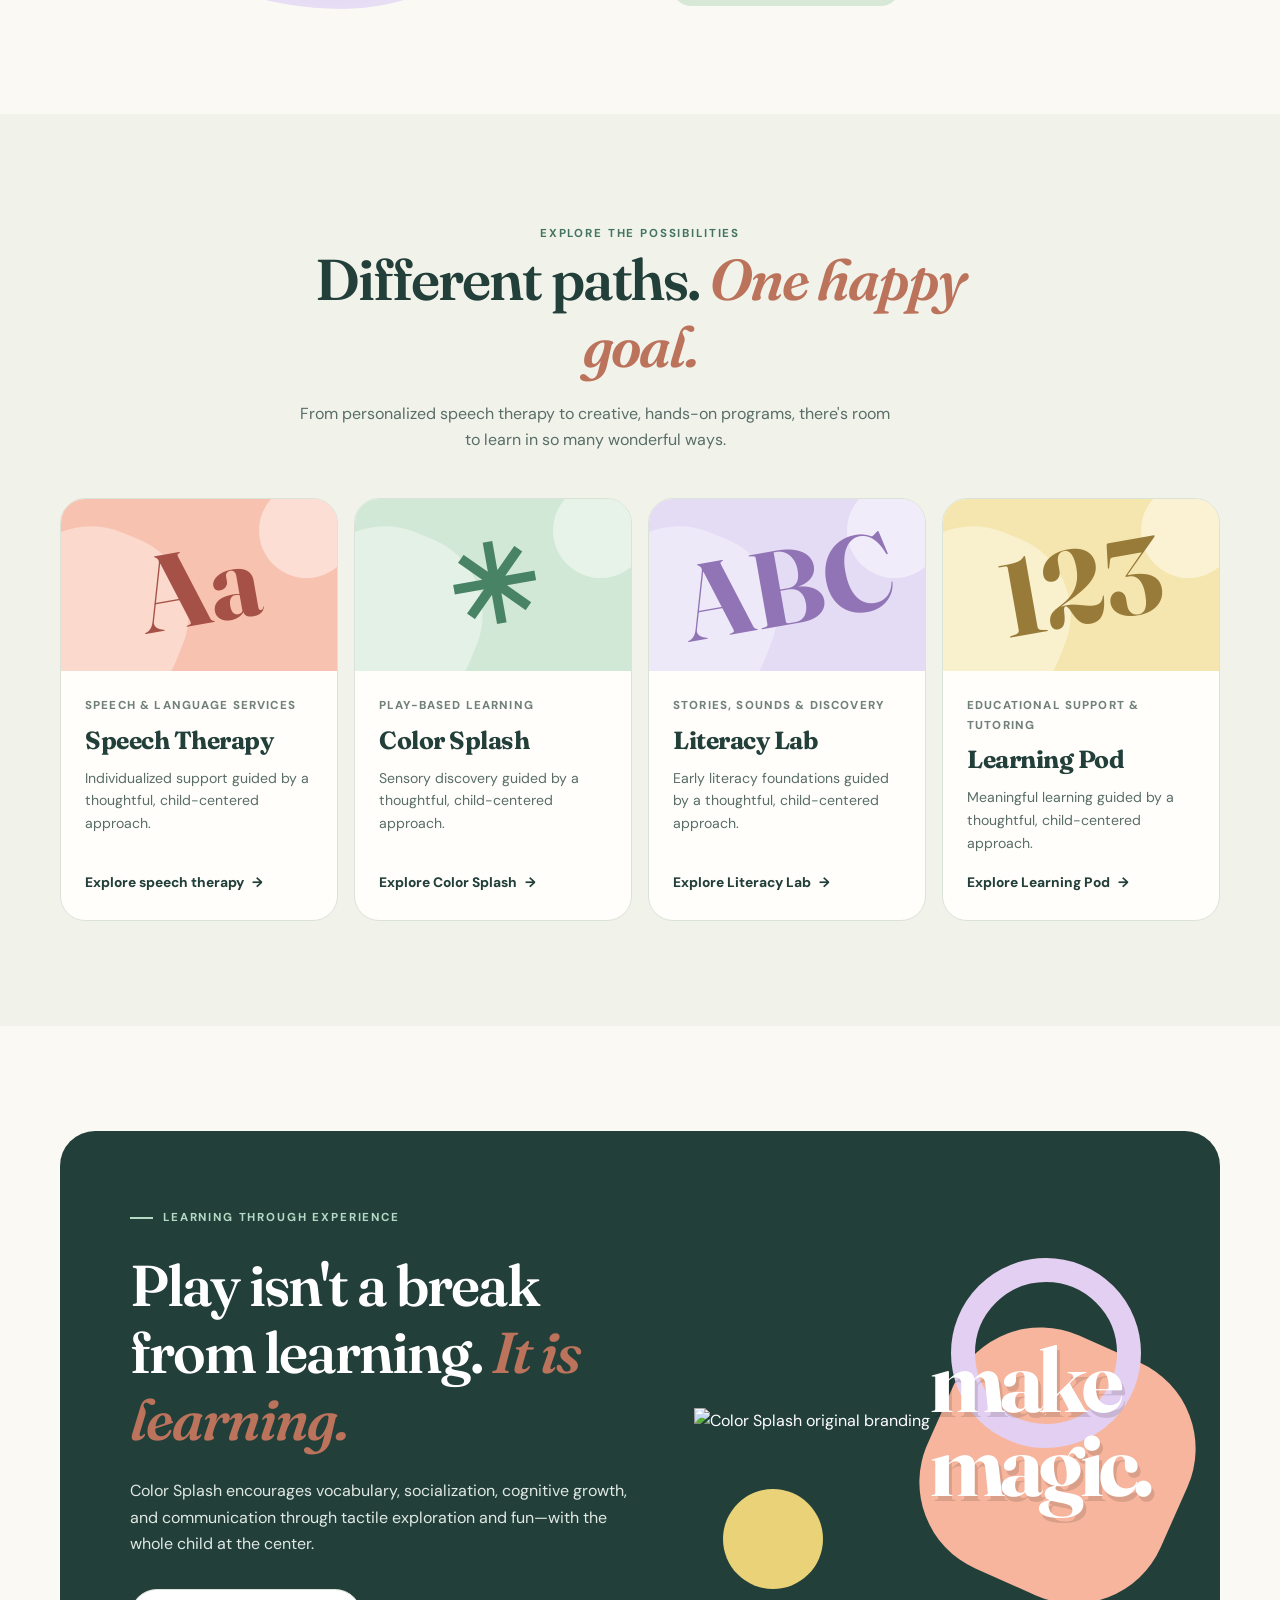
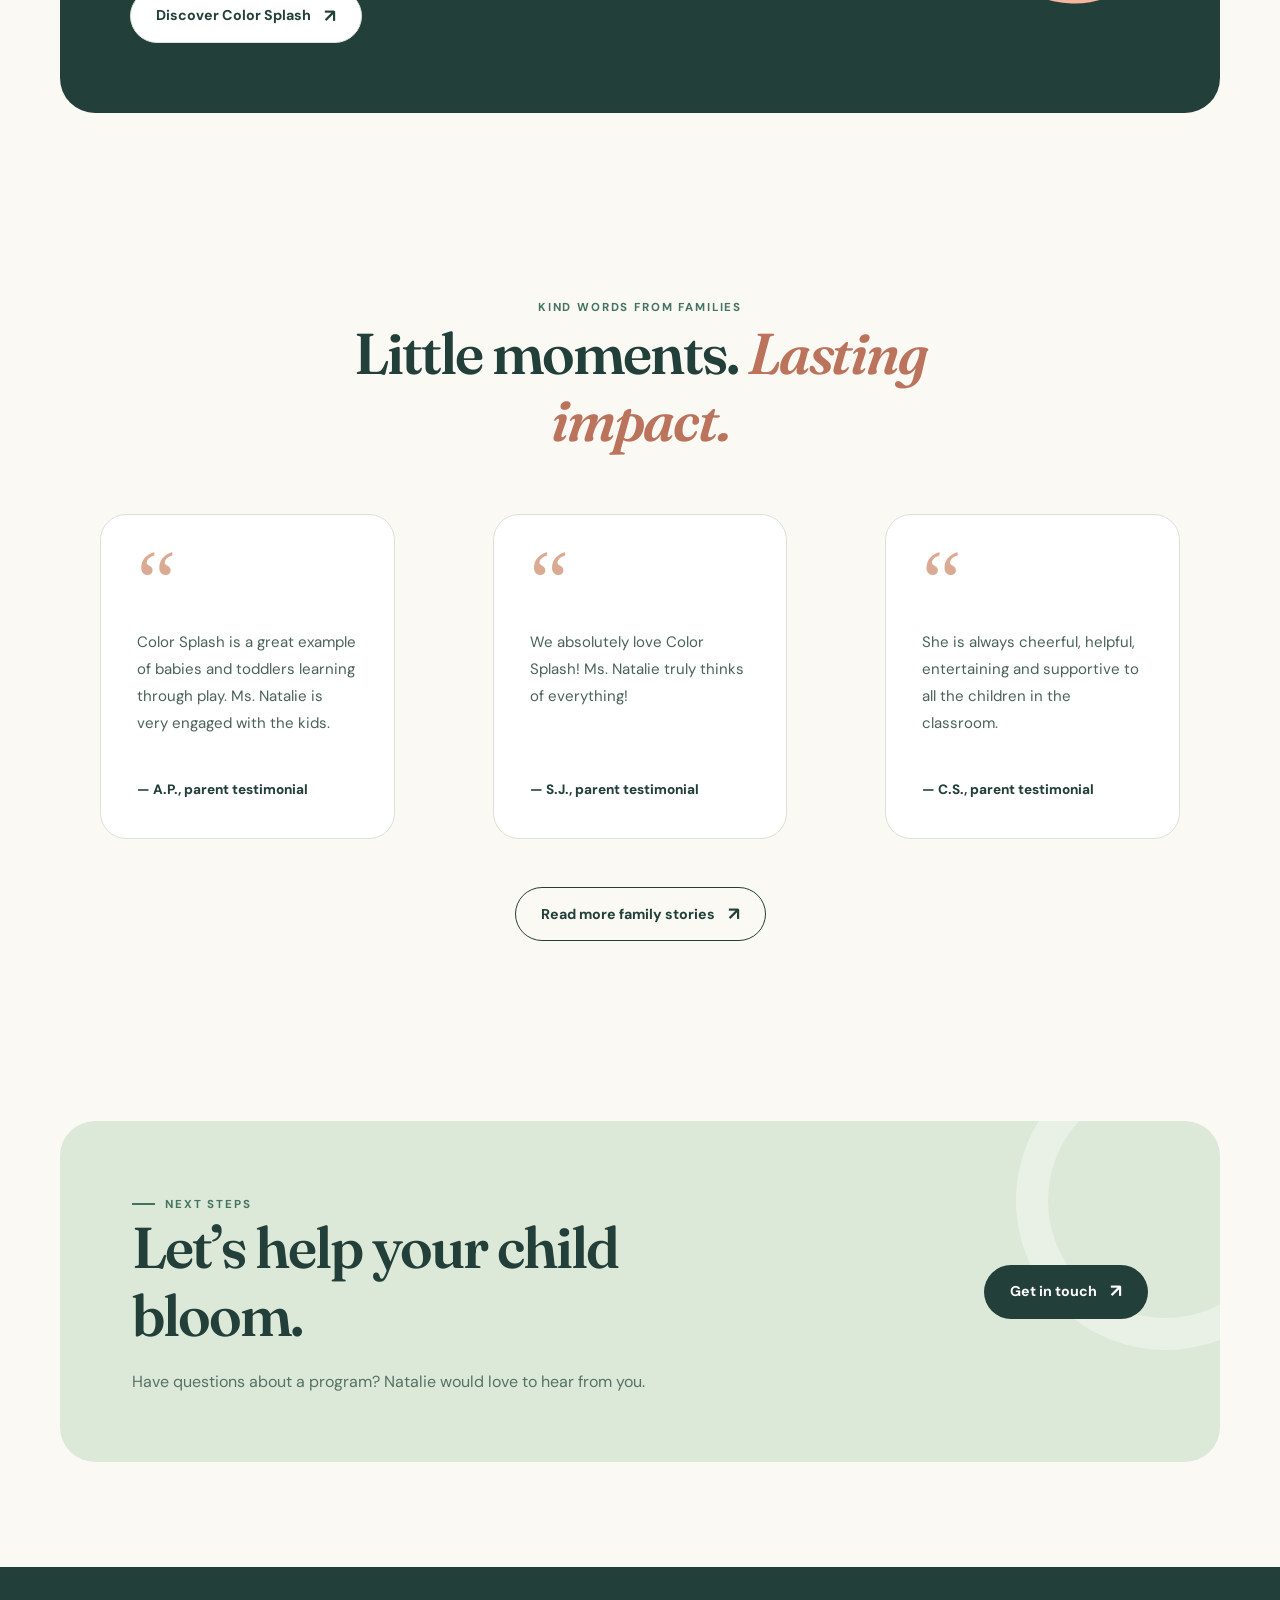
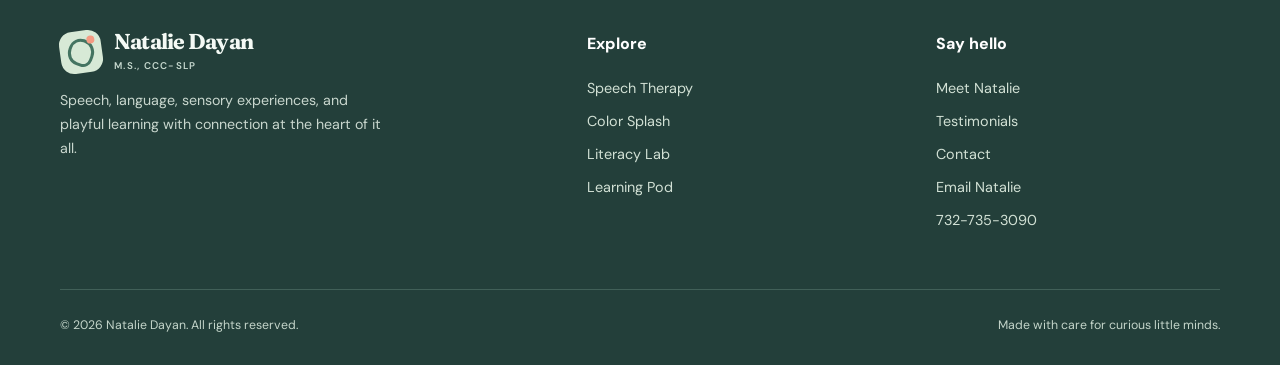
==== commit 1938d4fa: "Use Natalie's original personal photos and program branding" ====
--- a/index.html
+++ b/index.html
@@ -1,8 +1,8 @@
 <!doctype html>
 <html lang="en"><head><meta charset="utf-8"><meta name="viewport" content="width=device-width,initial-scale=1"><meta name="theme-color" content="#fbf9f4"><meta name="description" content="Meet Natalie Dayan, licensed and ASHA-certified speech-language pathologist and creator of Color Splash and Literacy Lab."><title>Playful learning. Meaningful growth. | Natalie Dayan, M.S., CCC-SLP</title><link rel="icon" type="image/svg+xml" href="favicon.svg"><link rel="preconnect" href="https://fonts.googleapis.com"><link rel="preconnect" href="https://fonts.gstatic.com" crossorigin><link rel="stylesheet" href="styles.css"><script src="main.js" defer></script></head><body><a class="skip" href="#content">Skip to content</a><header class="site-header"><div class="shell nav-row"><a class="brand" href="index.html" aria-label="Natalie Dayan home"><span class="brand-mark" aria-hidden="true"></span><span class="brand-name">Natalie Dayan<span class="brand-sub">M.S., CCC-SLP</span></span></a><button class="menu-toggle" type="button" aria-expanded="false" aria-controls="primary-nav" aria-label="Open navigation"><span></span></button><nav class="site-nav" id="primary-nav" aria-label="Primary navigation"><a href="index.html" aria-current="page">Home</a><a href="speech-therapy.html">Speech Therapy</a><a href="color-splash.html">Color Splash</a><a href="literacy-lab.html">Literacy Lab</a><a href="learning-pod.html">Learning Pod</a><a href="about.html">About</a><a class="nav-cta" href="contact.html">Get in touch ↗</a></nav></div></header><main id="content">
-<section class="hero"><div class="shell hero-grid"><div><span class="eyebrow">Hello, I'm Natalie Dayan</span><h1>Big growth starts with <span class="highlight">little moments.</span></h1><p class="lead">Speech, language, sensory discovery, and learning experiences that meet children where they are—and help them shine.</p><div class="button-row"><a class="btn btn-primary" href="#programs">Explore my programs <span class="arrow" aria-hidden="true">↗</span></a><a class="btn btn-light" href="about.html">Meet Natalie <span class="arrow" aria-hidden="true">↗</span></a></div><div class="hero-facts"><span>Licensed Speech-Language Pathologist</span><span>ASHA Certified</span><span>Play-led & child-centered</span></div></div><div class="art-stage" aria-label="Play, learn, grow decorative illustration" role="img"><div class="art-bg"></div><div class="art-star"></div><div class="art-dot"></div><div class="art-ring"></div><div class="art-board"><span class="art-word">play.</span><span class="art-word">learn.</span><span class="art-word">grow!</span></div><div class="art-label">✨ A little magic in every moment</div></div></div></section>
+<section class="hero"><div class="shell hero-grid"><div><span class="eyebrow">Hello, I'm Natalie Dayan</span><h1>Big growth starts with <span class="highlight">little moments.</span></h1><p class="lead">Speech, language, sensory discovery, and learning experiences that meet children where they are—and help them shine.</p><div class="button-row"><a class="btn btn-primary" href="#programs">Explore my programs <span class="arrow" aria-hidden="true">↗</span></a><a class="btn btn-light" href="about.html">Meet Natalie <span class="arrow" aria-hidden="true">↗</span></a></div><div class="hero-facts"><span>Licensed Speech-Language Pathologist</span><span>ASHA Certified</span><span>Play-led & child-centered</span></div></div><div class="art-stage" aria-label="Natalie Dayan portrait and playful accents"><img class="original-hero-photo" src="https://nataliedayan.com/images/pic00.jpg" alt="Natalie Dayan" loading="eager" decoding="async" fetchpriority="high"><div class="original-hero-accent" aria-hidden="true">play. learn. grow!</div><div class="legacy-art" aria-hidden="true"><div class="art-bg"></div><div class="art-star"></div><div class="art-dot"></div><div class="art-ring"></div><div class="art-board"><span class="art-word">play.</span><span class="art-word">learn.</span><span class="art-word">grow!</span></div><div class="art-label">✨ A little magic in every moment</div></div></div></div></section>
 <div class="ribbon"><div class="shell ribbon-inner"><span>CREATIVE LEARNING</span><b>✳</b><span>MEANINGFUL CONNECTION</span><b>✳</b><span>CHILD-CENTERED CARE</span><b>✳</b><span>JOYFUL DISCOVERY</span></div></div>
-<section class="section"><div class="shell split"><div class="blob-panel reveal" aria-hidden="true"><div class="blob-burst">✳</div><div class="blob-inner"><div class="serif">hello!</div><p>Every child has a story worth hearing.</p></div></div><div class="reveal"><span class="eyebrow">A little about me</span><h2>Hi! I'm <span class="highlight">Natalie.</span></h2><p class="lead">I'm a speech-language pathologist, mom, wife, homeschool pod teacher and tutor, and the creator of Color Splash and Literacy Lab.</p><p>My passion is helping children communicate, connect, and grow. I bring the people and things children already love—family, friends, toys, schoolwork, and hobbies—into each learning experience.</p><a class="btn btn-outline" href="about.html">More about Natalie <span class="arrow" aria-hidden="true">↗</span></a><div><span class="pill-note">M.S., CCC-SLP · ASHA Certified</span></div></div></div></section>
+<section class="section"><div class="shell split"><div class="blob-panel family-panel reveal"><img src="https://nataliedayan.com/images/family.jpg" alt="Natalie Dayan with her family" loading="lazy" decoding="async"><div class="family-panel-label">Meet Natalie & her family</div><div class="legacy-art" aria-hidden="true"><div class="blob-burst">✳</div><div class="blob-inner"><div class="serif">hello!</div><p>Every child has a story worth hearing.</p></div></div></div><div class="reveal"><span class="eyebrow">A little about me</span><h2>Hi! I'm <span class="highlight">Natalie.</span></h2><p class="lead">I'm a speech-language pathologist, mom, wife, homeschool pod teacher and tutor, and the creator of Color Splash and Literacy Lab.</p><p>My passion is helping children communicate, connect, and grow. I bring the people and things children already love—family, friends, toys, schoolwork, and hobbies—into each learning experience.</p><a class="btn btn-outline" href="about.html">More about Natalie <span class="arrow" aria-hidden="true">↗</span></a><div><span class="pill-note">M.S., CCC-SLP · ASHA Certified</span></div></div></div></section>
 <section class="section soft-area" id="programs"><div class="shell"><div class="section-heading center"><span class="eyebrow">Explore the possibilities</span><h2>Different paths. <span class="highlight">One happy goal.</span></h2><p>From personalized speech therapy to creative, hands-on programs, there's room to learn in so many wonderful ways.</p></div><div class="program-grid"><a class="program-card reveal" href="speech-therapy.html"><div class="program-art peach"><span class="art-icon" aria-hidden="true">Aa</span></div><div class="program-copy"><div class="meta">Speech & language services</div><h3>Speech Therapy</h3><p>Individualized support guided by a thoughtful, child-centered approach.</p><span class="card-link">Explore speech therapy <span aria-hidden="true">→</span></span></div></a><a class="program-card reveal" href="color-splash.html"><div class="program-art mint"><span class="art-icon" aria-hidden="true">✳</span></div><div class="program-copy"><div class="meta">Play-based learning</div><h3>Color Splash</h3><p>Sensory discovery guided by a thoughtful, child-centered approach.</p><span class="card-link">Explore Color Splash <span aria-hidden="true">→</span></span></div></a><a class="program-card reveal" href="literacy-lab.html"><div class="program-art lilac"><span class="art-icon" aria-hidden="true">ABC</span></div><div class="program-copy"><div class="meta">Stories, sounds & discovery</div><h3>Literacy Lab</h3><p>Early literacy foundations guided by a thoughtful, child-centered approach.</p><span class="card-link">Explore Literacy Lab <span aria-hidden="true">→</span></span></div></a><a class="program-card reveal" href="learning-pod.html"><div class="program-art yellow"><span class="art-icon" aria-hidden="true">123</span></div><div class="program-copy"><div class="meta">Educational support & tutoring</div><h3>Learning Pod</h3><p>Meaningful learning guided by a thoughtful, child-centered approach.</p><span class="card-link">Explore Learning Pod <span aria-hidden="true">→</span></span></div></a></div></div></section>
-<section class="section"><div class="shell"><div class="feature reveal"><div><span class="eyebrow">Learning through experience</span><h2>Play isn't a break from learning. <span class="highlight">It is learning.</span></h2><p>Color Splash encourages vocabulary, socialization, cognitive growth, and communication through tactile exploration and fun—with the whole child at the center.</p><a class="btn btn-light" href="color-splash.html">Discover Color Splash <span class="arrow" aria-hidden="true">↗</span></a></div><div class="feature-art" aria-hidden="true"><div class="shape-one"></div><div class="shape-two"></div><div class="shape-three"></div><strong>make<br>magic.</strong></div></div></div></section>
+<section class="section"><div class="shell"><div class="feature reveal"><div><span class="eyebrow">Learning through experience</span><h2>Play isn't a break from learning. <span class="highlight">It is learning.</span></h2><p>Color Splash encourages vocabulary, socialization, cognitive growth, and communication through tactile exploration and fun—with the whole child at the center.</p><a class="btn btn-light" href="color-splash.html">Discover Color Splash <span class="arrow" aria-hidden="true">↗</span></a></div><div class="feature-art brand-feature"><img class="original-program-logo" src="https://nataliedayan.com/images/smlogo.jpg" alt="Color Splash original branding" loading="lazy"><div class="legacy-art" aria-hidden="true"><div class="shape-one"></div><div class="shape-two"></div><div class="shape-three"></div><strong>make<br>magic.</strong></div></div></div></div></section>
 <section class="section-sm"><div class="shell"><div class="section-heading center"><span class="eyebrow">Kind words from families</span><h2>Little moments. <span class="highlight">Lasting impact.</span></h2></div><div class="testimonials-grid"><blockquote class="quote reveal"><p>Color Splash is a great example of babies and toddlers learning through play. Ms. Natalie is very engaged with the kids.</p><footer>— A.P., parent testimonial</footer></blockquote><blockquote class="quote reveal"><p>We absolutely love Color Splash! Ms. Natalie truly thinks of everything!</p><footer>— S.J., parent testimonial</footer></blockquote><blockquote class="quote reveal"><p>She is always cheerful, helpful, entertaining and supportive to all the children in the classroom.</p><footer>— C.S., parent testimonial</footer></blockquote></div><div style="text-align:center;margin-top:32px"><a class="btn btn-outline" href="testimonials.html">Read more family stories <span class="arrow" aria-hidden="true">↗</span></a></div></div></section><section class="section"><div class="shell"><div class="cta-panel reveal"><div><span class="eyebrow">Next steps</span><h2>Let’s help your child bloom.</h2><p>Have questions about a program? Natalie would love to hear from you.</p></div><a class="btn btn-primary" href="contact.html">Get in touch <span class="arrow" aria-hidden="true">↗</span></a></div></div></section></main><footer class="site-footer"><div class="shell"><div class="footer-top"><div><a class="brand" href="index.html"><span class="brand-mark" aria-hidden="true"></span><span class="brand-name">Natalie Dayan<span class="brand-sub">M.S., CCC-SLP</span></span></a><p>Speech, language, sensory experiences, and playful learning with connection at the heart of it all.</p></div><div><div class="footer-title">Explore</div><nav class="footer-links" aria-label="Footer programs"><a href="speech-therapy.html">Speech Therapy</a><a href="color-splash.html">Color Splash</a><a href="literacy-lab.html">Literacy Lab</a><a href="learning-pod.html">Learning Pod</a></nav></div><div><div class="footer-title">Say hello</div><nav class="footer-links" aria-label="Footer information"><a href="about.html">Meet Natalie</a><a href="testimonials.html">Testimonials</a><a href="contact.html">Contact</a><a href="mailto:colorsplashslp@gmail.com">Email Natalie</a><a href="tel:+17327353090">732-735-3090</a></nav></div></div><div class="footer-bottom"><span>© <span data-year>2026</span> Natalie Dayan. All rights reserved.</span><span>Made with care for curious little minds.</span></div></div></footer></body></html>
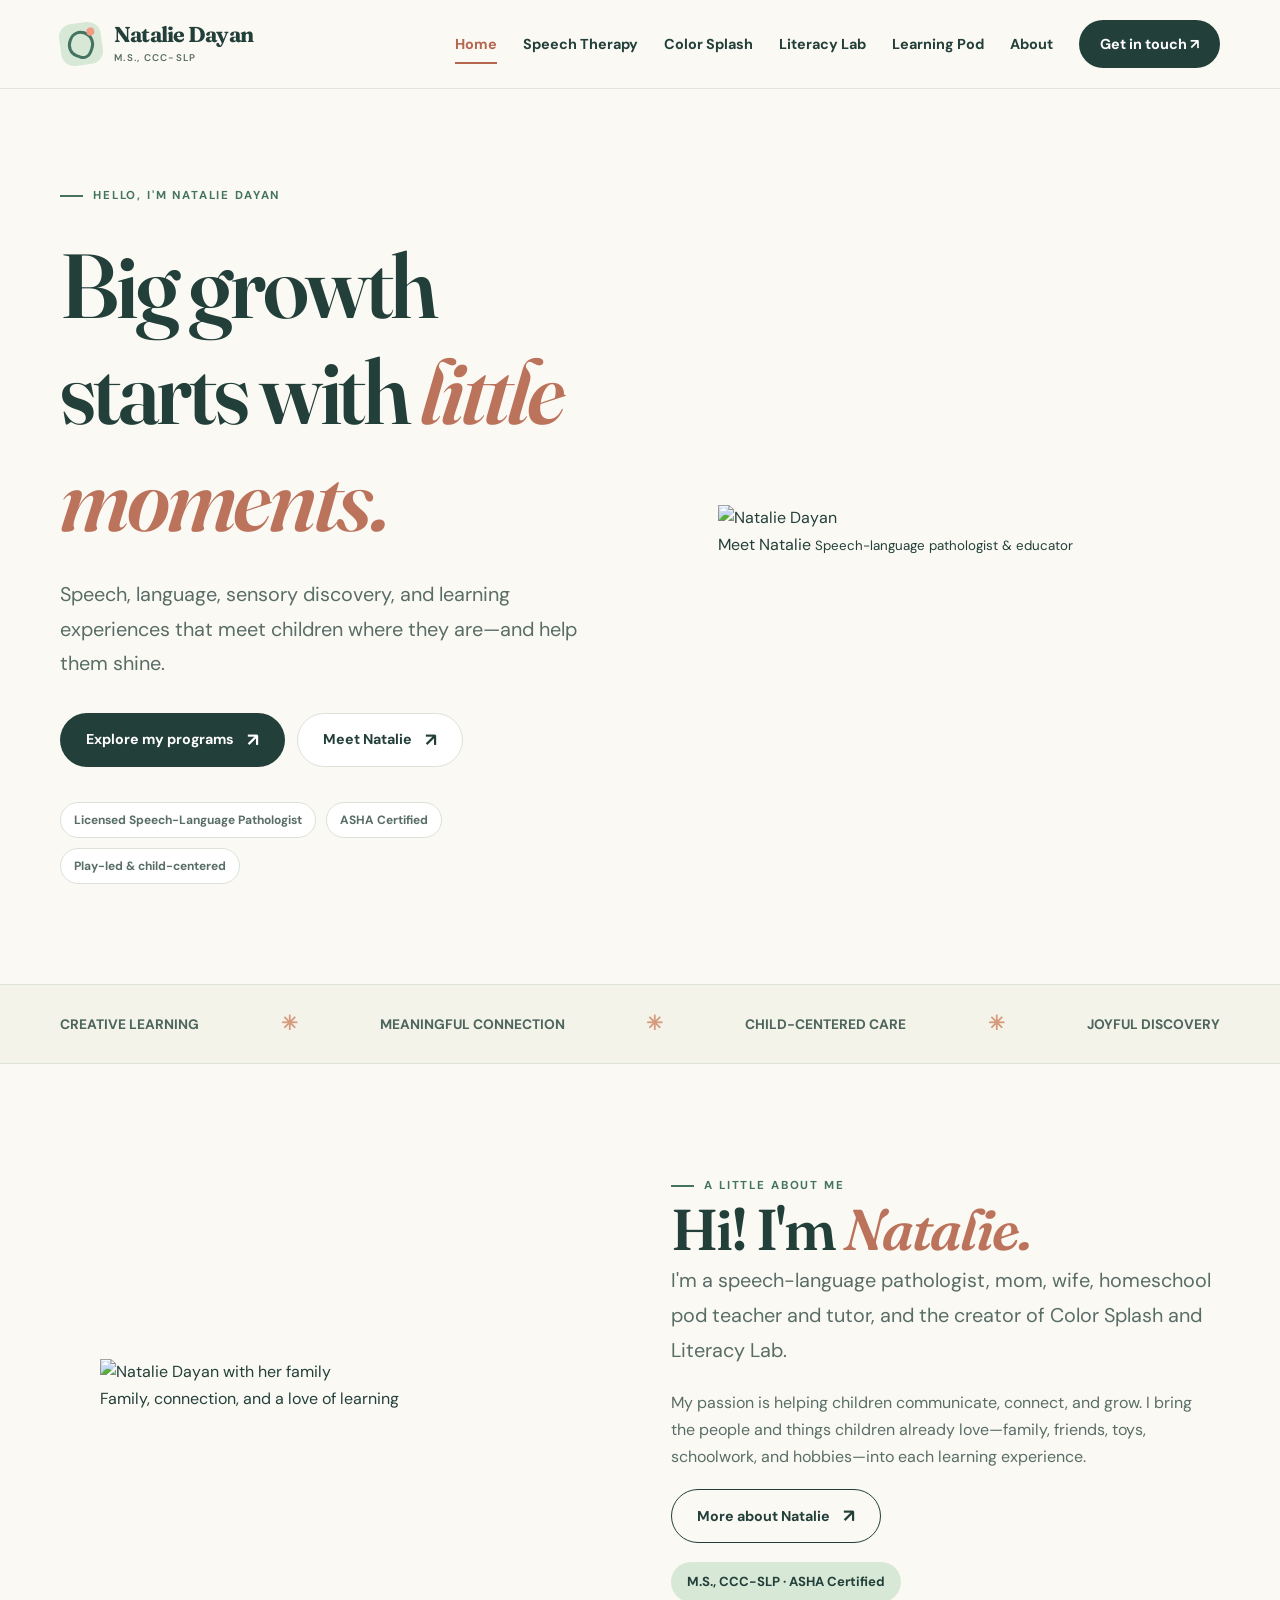
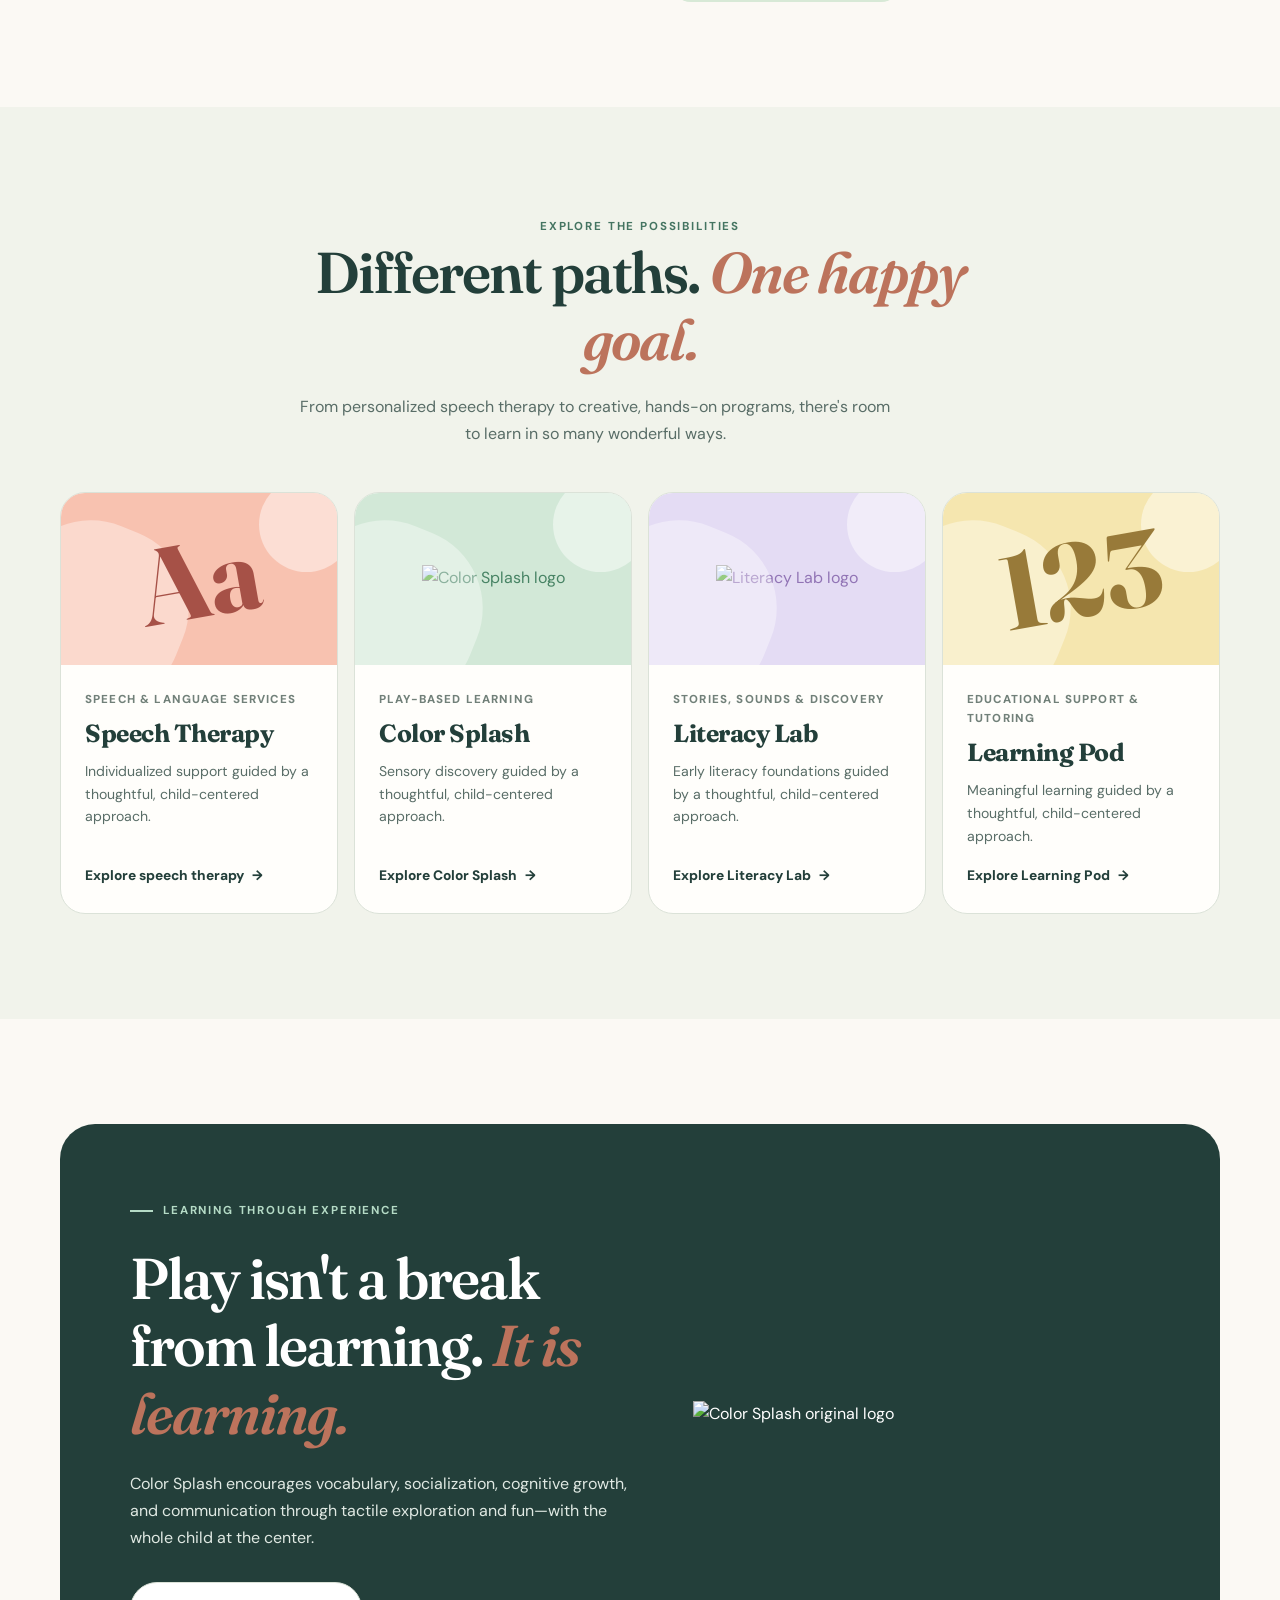
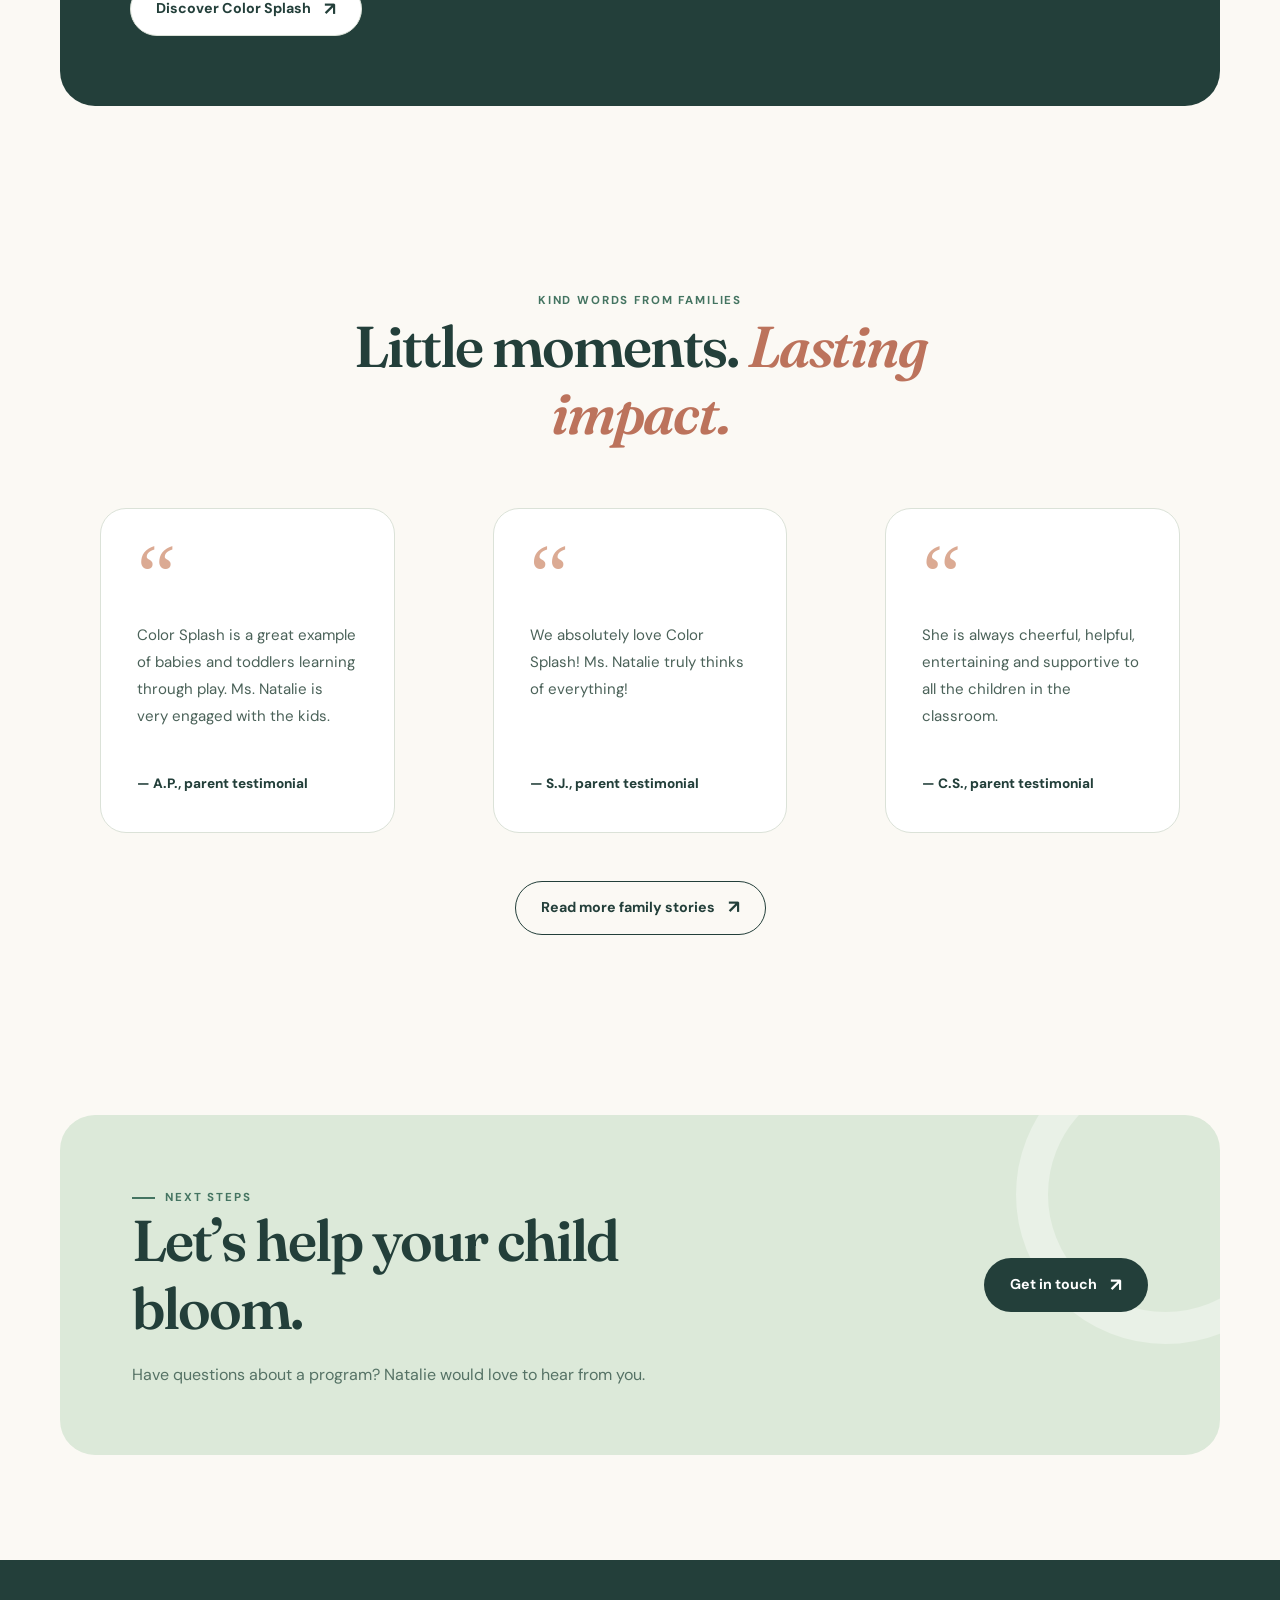
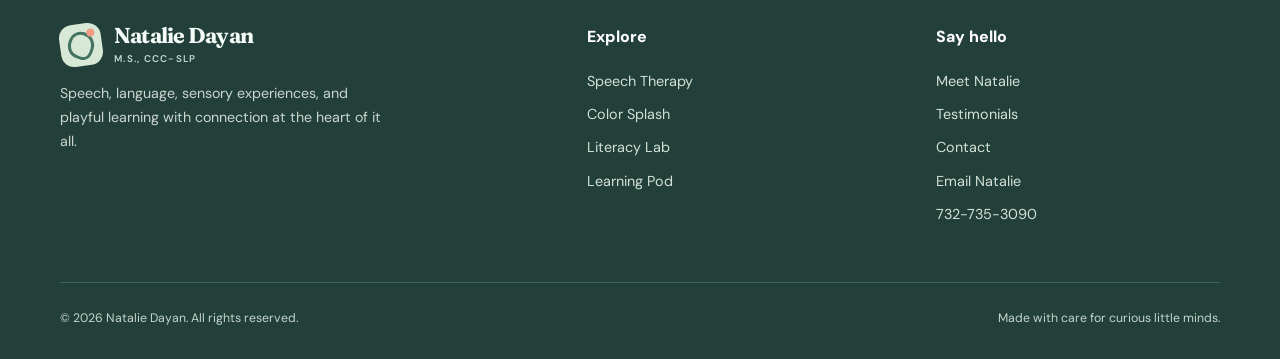
==== commit 4f585b37: "Improve original photograph and logo layouts" ====
--- a/index.html
+++ b/index.html
@@ -1,8 +1,8 @@
 <!doctype html>
 <html lang="en"><head><meta charset="utf-8"><meta name="viewport" content="width=device-width,initial-scale=1"><meta name="theme-color" content="#fbf9f4"><meta name="description" content="Meet Natalie Dayan, licensed and ASHA-certified speech-language pathologist and creator of Color Splash and Literacy Lab."><title>Playful learning. Meaningful growth. | Natalie Dayan, M.S., CCC-SLP</title><link rel="icon" type="image/svg+xml" href="favicon.svg"><link rel="preconnect" href="https://fonts.googleapis.com"><link rel="preconnect" href="https://fonts.gstatic.com" crossorigin><link rel="stylesheet" href="styles.css"><script src="main.js" defer></script></head><body><a class="skip" href="#content">Skip to content</a><header class="site-header"><div class="shell nav-row"><a class="brand" href="index.html" aria-label="Natalie Dayan home"><span class="brand-mark" aria-hidden="true"></span><span class="brand-name">Natalie Dayan<span class="brand-sub">M.S., CCC-SLP</span></span></a><button class="menu-toggle" type="button" aria-expanded="false" aria-controls="primary-nav" aria-label="Open navigation"><span></span></button><nav class="site-nav" id="primary-nav" aria-label="Primary navigation"><a href="index.html" aria-current="page">Home</a><a href="speech-therapy.html">Speech Therapy</a><a href="color-splash.html">Color Splash</a><a href="literacy-lab.html">Literacy Lab</a><a href="learning-pod.html">Learning Pod</a><a href="about.html">About</a><a class="nav-cta" href="contact.html">Get in touch ↗</a></nav></div></header><main id="content">
-<section class="hero"><div class="shell hero-grid"><div><span class="eyebrow">Hello, I'm Natalie Dayan</span><h1>Big growth starts with <span class="highlight">little moments.</span></h1><p class="lead">Speech, language, sensory discovery, and learning experiences that meet children where they are—and help them shine.</p><div class="button-row"><a class="btn btn-primary" href="#programs">Explore my programs <span class="arrow" aria-hidden="true">↗</span></a><a class="btn btn-light" href="about.html">Meet Natalie <span class="arrow" aria-hidden="true">↗</span></a></div><div class="hero-facts"><span>Licensed Speech-Language Pathologist</span><span>ASHA Certified</span><span>Play-led & child-centered</span></div></div><div class="art-stage" aria-label="Natalie Dayan portrait and playful accents"><img class="original-hero-photo" src="https://nataliedayan.com/images/pic00.jpg" alt="Natalie Dayan" loading="eager" decoding="async" fetchpriority="high"><div class="original-hero-accent" aria-hidden="true">play. learn. grow!</div><div class="legacy-art" aria-hidden="true"><div class="art-bg"></div><div class="art-star"></div><div class="art-dot"></div><div class="art-ring"></div><div class="art-board"><span class="art-word">play.</span><span class="art-word">learn.</span><span class="art-word">grow!</span></div><div class="art-label">✨ A little magic in every moment</div></div></div></div></section>
+<section class="hero"><div class="shell hero-grid"><div><span class="eyebrow">Hello, I'm Natalie Dayan</span><h1>Big growth starts with <span class="highlight">little moments.</span></h1><p class="lead">Speech, language, sensory discovery, and learning experiences that meet children where they are—and help them shine.</p><div class="button-row"><a class="btn btn-primary" href="#programs">Explore my programs <span class="arrow" aria-hidden="true">↗</span></a><a class="btn btn-light" href="about.html">Meet Natalie <span class="arrow" aria-hidden="true">↗</span></a></div><div class="hero-facts"><span>Licensed Speech-Language Pathologist</span><span>ASHA Certified</span><span>Play-led & child-centered</span></div></div><figure class="photo-frame hero-photo"><img src="https://nataliedayan.com/images/pic00.jpg" alt="Natalie Dayan" loading="eager" decoding="async"><figcaption>Meet Natalie <small>Speech-language pathologist & educator</small></figcaption></figure></div></section>
 <div class="ribbon"><div class="shell ribbon-inner"><span>CREATIVE LEARNING</span><b>✳</b><span>MEANINGFUL CONNECTION</span><b>✳</b><span>CHILD-CENTERED CARE</span><b>✳</b><span>JOYFUL DISCOVERY</span></div></div>
-<section class="section"><div class="shell split"><div class="blob-panel family-panel reveal"><img src="https://nataliedayan.com/images/family.jpg" alt="Natalie Dayan with her family" loading="lazy" decoding="async"><div class="family-panel-label">Meet Natalie & her family</div><div class="legacy-art" aria-hidden="true"><div class="blob-burst">✳</div><div class="blob-inner"><div class="serif">hello!</div><p>Every child has a story worth hearing.</p></div></div></div><div class="reveal"><span class="eyebrow">A little about me</span><h2>Hi! I'm <span class="highlight">Natalie.</span></h2><p class="lead">I'm a speech-language pathologist, mom, wife, homeschool pod teacher and tutor, and the creator of Color Splash and Literacy Lab.</p><p>My passion is helping children communicate, connect, and grow. I bring the people and things children already love—family, friends, toys, schoolwork, and hobbies—into each learning experience.</p><a class="btn btn-outline" href="about.html">More about Natalie <span class="arrow" aria-hidden="true">↗</span></a><div><span class="pill-note">M.S., CCC-SLP · ASHA Certified</span></div></div></div></section>
-<section class="section soft-area" id="programs"><div class="shell"><div class="section-heading center"><span class="eyebrow">Explore the possibilities</span><h2>Different paths. <span class="highlight">One happy goal.</span></h2><p>From personalized speech therapy to creative, hands-on programs, there's room to learn in so many wonderful ways.</p></div><div class="program-grid"><a class="program-card reveal" href="speech-therapy.html"><div class="program-art peach"><span class="art-icon" aria-hidden="true">Aa</span></div><div class="program-copy"><div class="meta">Speech & language services</div><h3>Speech Therapy</h3><p>Individualized support guided by a thoughtful, child-centered approach.</p><span class="card-link">Explore speech therapy <span aria-hidden="true">→</span></span></div></a><a class="program-card reveal" href="color-splash.html"><div class="program-art mint"><span class="art-icon" aria-hidden="true">✳</span></div><div class="program-copy"><div class="meta">Play-based learning</div><h3>Color Splash</h3><p>Sensory discovery guided by a thoughtful, child-centered approach.</p><span class="card-link">Explore Color Splash <span aria-hidden="true">→</span></span></div></a><a class="program-card reveal" href="literacy-lab.html"><div class="program-art lilac"><span class="art-icon" aria-hidden="true">ABC</span></div><div class="program-copy"><div class="meta">Stories, sounds & discovery</div><h3>Literacy Lab</h3><p>Early literacy foundations guided by a thoughtful, child-centered approach.</p><span class="card-link">Explore Literacy Lab <span aria-hidden="true">→</span></span></div></a><a class="program-card reveal" href="learning-pod.html"><div class="program-art yellow"><span class="art-icon" aria-hidden="true">123</span></div><div class="program-copy"><div class="meta">Educational support & tutoring</div><h3>Learning Pod</h3><p>Meaningful learning guided by a thoughtful, child-centered approach.</p><span class="card-link">Explore Learning Pod <span aria-hidden="true">→</span></span></div></a></div></div></section>
-<section class="section"><div class="shell"><div class="feature reveal"><div><span class="eyebrow">Learning through experience</span><h2>Play isn't a break from learning. <span class="highlight">It is learning.</span></h2><p>Color Splash encourages vocabulary, socialization, cognitive growth, and communication through tactile exploration and fun—with the whole child at the center.</p><a class="btn btn-light" href="color-splash.html">Discover Color Splash <span class="arrow" aria-hidden="true">↗</span></a></div><div class="feature-art brand-feature"><img class="original-program-logo" src="https://nataliedayan.com/images/smlogo.jpg" alt="Color Splash original branding" loading="lazy"><div class="legacy-art" aria-hidden="true"><div class="shape-one"></div><div class="shape-two"></div><div class="shape-three"></div><strong>make<br>magic.</strong></div></div></div></div></section>
+<section class="section"><div class="shell split"><figure class="photo-frame family-photo reveal"><img src="https://nataliedayan.com/images/family.jpg" alt="Natalie Dayan with her family" loading="lazy" decoding="async"><figcaption>Family, connection, and a love of learning</figcaption></figure><div class="reveal"><span class="eyebrow">A little about me</span><h2>Hi! I'm <span class="highlight">Natalie.</span></h2><p class="lead">I'm a speech-language pathologist, mom, wife, homeschool pod teacher and tutor, and the creator of Color Splash and Literacy Lab.</p><p>My passion is helping children communicate, connect, and grow. I bring the people and things children already love—family, friends, toys, schoolwork, and hobbies—into each learning experience.</p><a class="btn btn-outline" href="about.html">More about Natalie <span class="arrow" aria-hidden="true">↗</span></a><div><span class="pill-note">M.S., CCC-SLP · ASHA Certified</span></div></div></div></section>
+<section class="section soft-area" id="programs"><div class="shell"><div class="section-heading center"><span class="eyebrow">Explore the possibilities</span><h2>Different paths. <span class="highlight">One happy goal.</span></h2><p>From personalized speech therapy to creative, hands-on programs, there's room to learn in so many wonderful ways.</p></div><div class="program-grid"><a class="program-card reveal" href="speech-therapy.html"><div class="program-art peach"><span class="art-icon" aria-hidden="true">Aa</span></div><div class="program-copy"><div class="meta">Speech & language services</div><h3>Speech Therapy</h3><p>Individualized support guided by a thoughtful, child-centered approach.</p><span class="card-link">Explore speech therapy <span aria-hidden="true">→</span></span></div></a><a class="program-card reveal" href="color-splash.html"><div class="program-art mint"><img class="brand-thumbnail" src="https://nataliedayan.com/images/smlogo.jpg" alt="Color Splash logo" loading="lazy"></div><div class="program-copy"><div class="meta">Play-based learning</div><h3>Color Splash</h3><p>Sensory discovery guided by a thoughtful, child-centered approach.</p><span class="card-link">Explore Color Splash <span aria-hidden="true">→</span></span></div></a><a class="program-card reveal" href="literacy-lab.html"><div class="program-art lilac"><img class="brand-thumbnail" src="https://nataliedayan.com/images/ll_logo.png" alt="Literacy Lab logo" loading="lazy"></div><div class="program-copy"><div class="meta">Stories, sounds & discovery</div><h3>Literacy Lab</h3><p>Early literacy foundations guided by a thoughtful, child-centered approach.</p><span class="card-link">Explore Literacy Lab <span aria-hidden="true">→</span></span></div></a><a class="program-card reveal" href="learning-pod.html"><div class="program-art yellow"><span class="art-icon" aria-hidden="true">123</span></div><div class="program-copy"><div class="meta">Educational support & tutoring</div><h3>Learning Pod</h3><p>Meaningful learning guided by a thoughtful, child-centered approach.</p><span class="card-link">Explore Learning Pod <span aria-hidden="true">→</span></span></div></a></div></div></section>
+<section class="section"><div class="shell"><div class="feature reveal"><div><span class="eyebrow">Learning through experience</span><h2>Play isn't a break from learning. <span class="highlight">It is learning.</span></h2><p>Color Splash encourages vocabulary, socialization, cognitive growth, and communication through tactile exploration and fun—with the whole child at the center.</p><a class="btn btn-light" href="color-splash.html">Discover Color Splash <span class="arrow" aria-hidden="true">↗</span></a></div><div class="program-brand"><img src="https://nataliedayan.com/images/smlogo.jpg" alt="Color Splash original logo" loading="lazy" decoding="async"></div></div></div></section>
 <section class="section-sm"><div class="shell"><div class="section-heading center"><span class="eyebrow">Kind words from families</span><h2>Little moments. <span class="highlight">Lasting impact.</span></h2></div><div class="testimonials-grid"><blockquote class="quote reveal"><p>Color Splash is a great example of babies and toddlers learning through play. Ms. Natalie is very engaged with the kids.</p><footer>— A.P., parent testimonial</footer></blockquote><blockquote class="quote reveal"><p>We absolutely love Color Splash! Ms. Natalie truly thinks of everything!</p><footer>— S.J., parent testimonial</footer></blockquote><blockquote class="quote reveal"><p>She is always cheerful, helpful, entertaining and supportive to all the children in the classroom.</p><footer>— C.S., parent testimonial</footer></blockquote></div><div style="text-align:center;margin-top:32px"><a class="btn btn-outline" href="testimonials.html">Read more family stories <span class="arrow" aria-hidden="true">↗</span></a></div></div></section><section class="section"><div class="shell"><div class="cta-panel reveal"><div><span class="eyebrow">Next steps</span><h2>Let’s help your child bloom.</h2><p>Have questions about a program? Natalie would love to hear from you.</p></div><a class="btn btn-primary" href="contact.html">Get in touch <span class="arrow" aria-hidden="true">↗</span></a></div></div></section></main><footer class="site-footer"><div class="shell"><div class="footer-top"><div><a class="brand" href="index.html"><span class="brand-mark" aria-hidden="true"></span><span class="brand-name">Natalie Dayan<span class="brand-sub">M.S., CCC-SLP</span></span></a><p>Speech, language, sensory experiences, and playful learning with connection at the heart of it all.</p></div><div><div class="footer-title">Explore</div><nav class="footer-links" aria-label="Footer programs"><a href="speech-therapy.html">Speech Therapy</a><a href="color-splash.html">Color Splash</a><a href="literacy-lab.html">Literacy Lab</a><a href="learning-pod.html">Learning Pod</a></nav></div><div><div class="footer-title">Say hello</div><nav class="footer-links" aria-label="Footer information"><a href="about.html">Meet Natalie</a><a href="testimonials.html">Testimonials</a><a href="contact.html">Contact</a><a href="mailto:colorsplashslp@gmail.com">Email Natalie</a><a href="tel:+17327353090">732-735-3090</a></nav></div></div><div class="footer-bottom"><span>© <span data-year>2026</span> Natalie Dayan. All rights reserved.</span><span>Made with care for curious little minds.</span></div></div></footer></body></html>
--- a/styles.css
+++ b/styles.css
@@ -17,3 +17,6 @@
 @media(max-width:760px){.shell{width:min(100% - 36px,560px)}.nav-row{height:76px}.menu-toggle{display:flex}.site-nav{display:none;position:absolute;left:0;right:0;top:75px;background:var(--cream);padding:23px max(18px,calc((100vw - 560px)/2));box-shadow:0 16px 35px rgba(0,0,0,.08);border-bottom:1px solid var(--border);flex-direction:column;align-items:stretch;gap:0}.site-nav.open{display:flex}.site-nav a{font-size:1rem;padding:13px 7px}.site-nav a[aria-current=page]:not(.nav-cta):after{display:none}.site-nav .nav-cta{text-align:center;margin-top:12px;padding:13px 15px}.hero{padding:56px 0 65px}.hero-grid,.page-hero-grid,.split,.prose-grid{grid-template-columns:1fr;gap:36px}.hero h1{font-size:clamp(3.25rem,12vw,4.8rem)}.art-stage{height:400px;max-width:440px;width:100%;margin:auto}.art-board{inset:50px 50px 54px 48px}.art-word{font-size:4rem}.art-star{width:68px;height:68px}.art-label{right:12px;bottom:22px}.art-dot{width:45px;height:45px}.art-ring{width:66px;height:66px;border-width:10px}.ribbon-inner{flex-wrap:wrap;justify-content:center;gap:6px 15px;text-align:center}.ribbon b{display:none}.ribbon span{font-size:.73rem}.section{padding:72px 0}.section-sm{padding:53px 0}.section-heading{margin-bottom:33px}.blob-panel{min-height:360px;max-width:460px;width:100%;margin:auto}.feature{grid-template-columns:1fr;padding:36px 27px;gap:17px;border-radius:25px}.feature-art{min-height:265px}.feature-art strong{font-size:5.7rem}.testimonials-grid,.info-grid,.contact-grid,.full-quotes{grid-template-columns:1fr}.quote{min-height:unset}.cta-panel{padding:42px 27px;display:block;border-radius:27px}.cta-panel .btn{margin-top:25px}.page-hero{padding:59px 0 52px}.page-hero h1{font-size:clamp(3.1rem,11vw,5rem)}.page-art{min-height:310px;max-width:440px;width:100%;margin:auto}.footer-top{grid-template-columns:1fr 1fr;gap:35px}.footer-top>div:first-child{grid-column:1 / -1}.footer-bottom{flex-direction:column;gap:8px}.prose-grid{gap:20px}}
 @media(max-width:470px){.program-grid{grid-template-columns:1fr}.program-card{min-height:unset}.program-art{height:155px}.hero-facts{gap:7px}.hero-facts span{font-size:.69rem}.art-stage{height:340px}.art-word{font-size:3.4rem}.art-board{inset:44px 39px 47px 43px}.blob-inner{width:77%}.footer-top{grid-template-columns:1fr}.footer-top>div:first-child{grid-column:auto}.brand-name{font-size:1.19rem}.brand-mark{width:37px;height:37px}.contact-option{padding:25px}}
 @media(prefers-reduced-motion:reduce){*,*:before,*:after{scroll-behavior:auto!important;animation:none!important;transition:none!important}.reveal{opacity:1;transform:none}}
+
+/* Original photography and program identities from nataliedayan.com */
+.original-hero-photo{position:absolute;inset:36px 35px 30px 48px;width:calc(100% - 83px);height:calc(100% - 66px);object-fit:cover;object-position:center;border:9px solid white;border-radius:35% 39% 30% 30%;box-shadow:0 23px 55px rgba(52,86,66,.14);z-index:3}.original-hero-accent{position:absolute;z-index:4;right:0;bottom:4px;transform:rotate(-6deg);border-radius:16px;background:var(--butter);box-shadow:var(--shadow);padding:13px 20px;font:700 1.05rem 'Fraunces',Georgia,serif;color:var(--ink)}.original-hero-photo:not([src]){display:none}.art-stage:has(.original-hero-photo) .legacy-art{display:none}.family-panel{overflow:hidden;border-radius:30px;background:var(--lavender)}.family-panel>img{position:absolute;inset:0;width:100%;height:100%;object-fit:cover;object-position:center;z-index:2}.family-panel-label{z-index:3;position:absolute;bottom:23px;left:23px;padding:9px 17px;border-radius:15px;background:#fffdf6;font-weight:800;font-size:.85rem;box-shadow:var(--shadow)}.family-panel .legacy-art{display:none}.brand-feature>.original-program-logo{position:relative;z-index:3;width:min(95%,400px);max-height:310px;object-fit:contain;background:#fff;border:12px solid white;border-radius:23px;box-shadow:var(--shadow);transform:rotate(-5deg)}.brand-feature>.legacy-art{display:none}.original-photo-art,.original-logo-art{overflow:hidden}.original-photo-art>img{position:absolute;inset:0;width:100%;height:100%;object-fit:cover;object-position:center}.original-logo-art>img{width:85%;max-height:285px;object-fit:contain;position:relative;z-index:2}.original-photo-art .mini,.original-logo-art .mini{z-index:3}.original-photo-art .mini{left:20px;bottom:14px}@media(max-width:760px){.original-hero-photo{inset:22px 25px 25px 22px;width:calc(100% - 47px);height:calc(100% - 47px)}.original-hero-accent{font-size:.82rem}}
